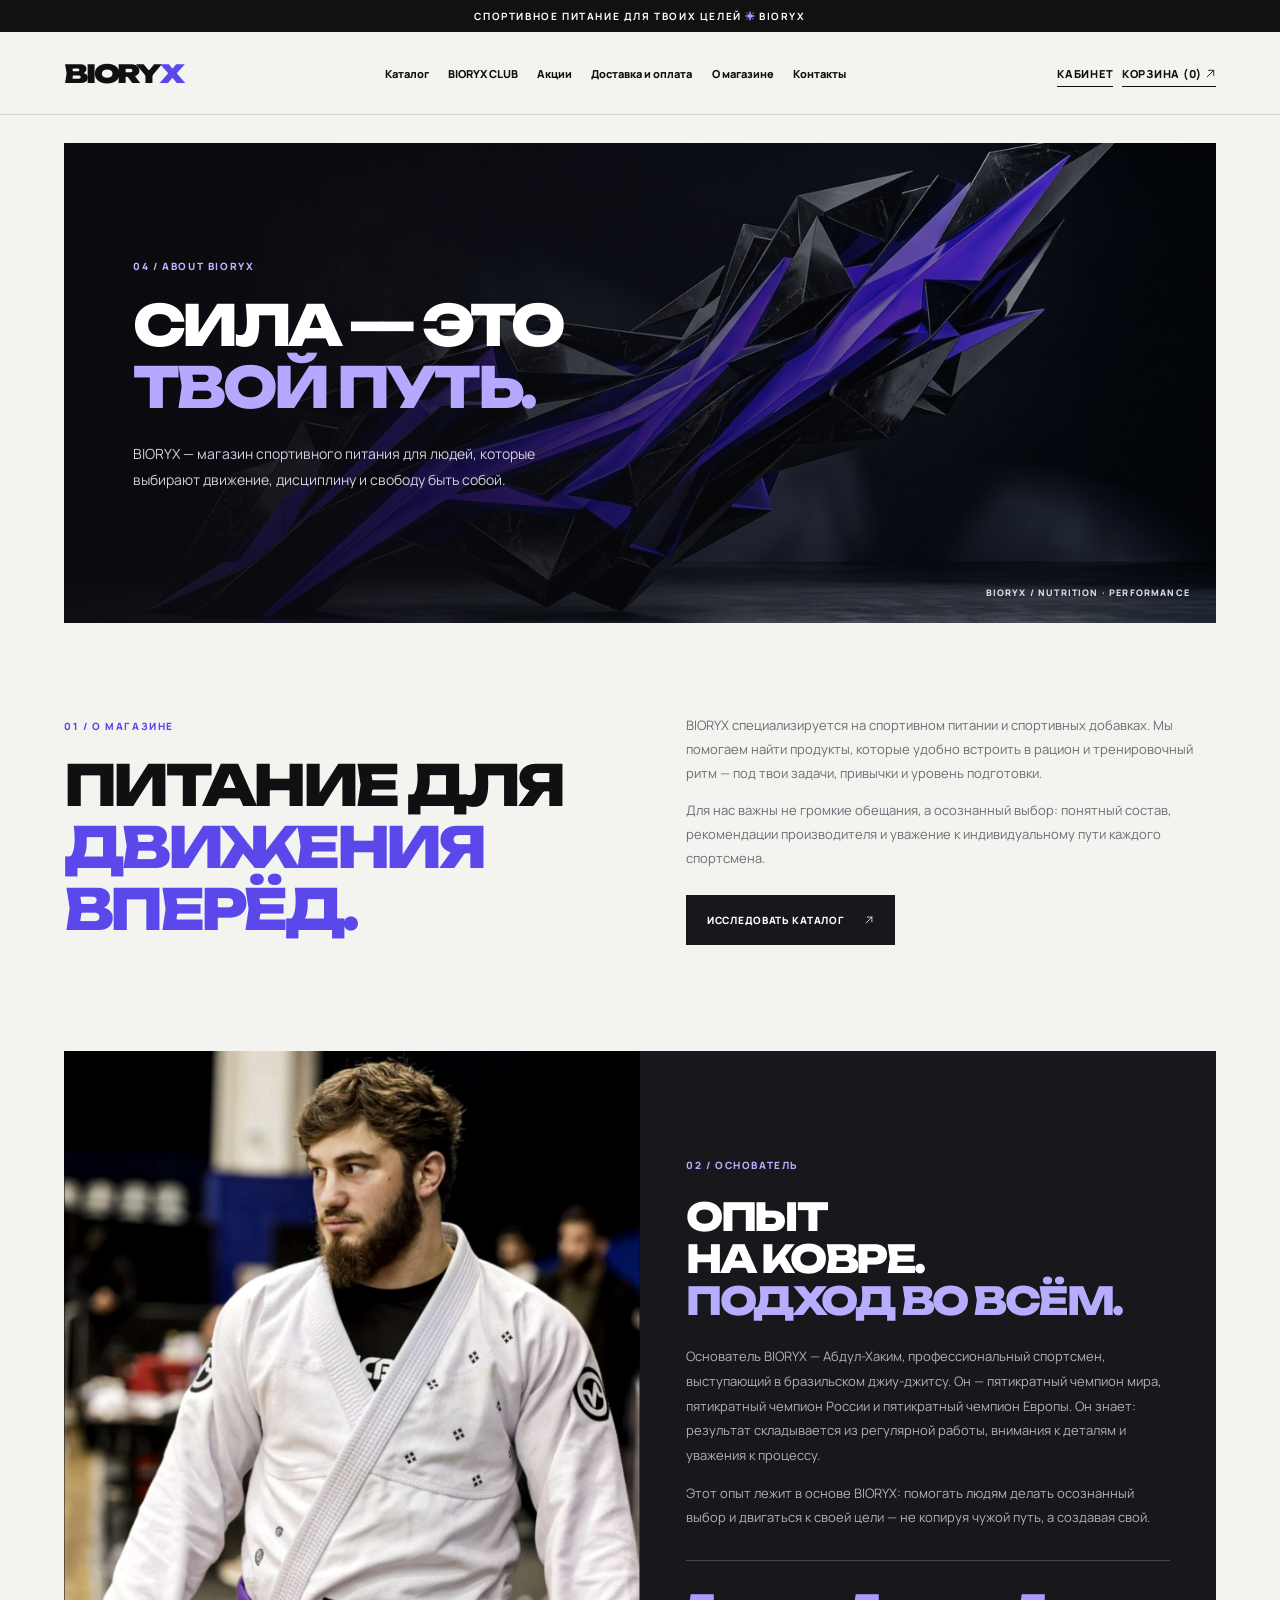
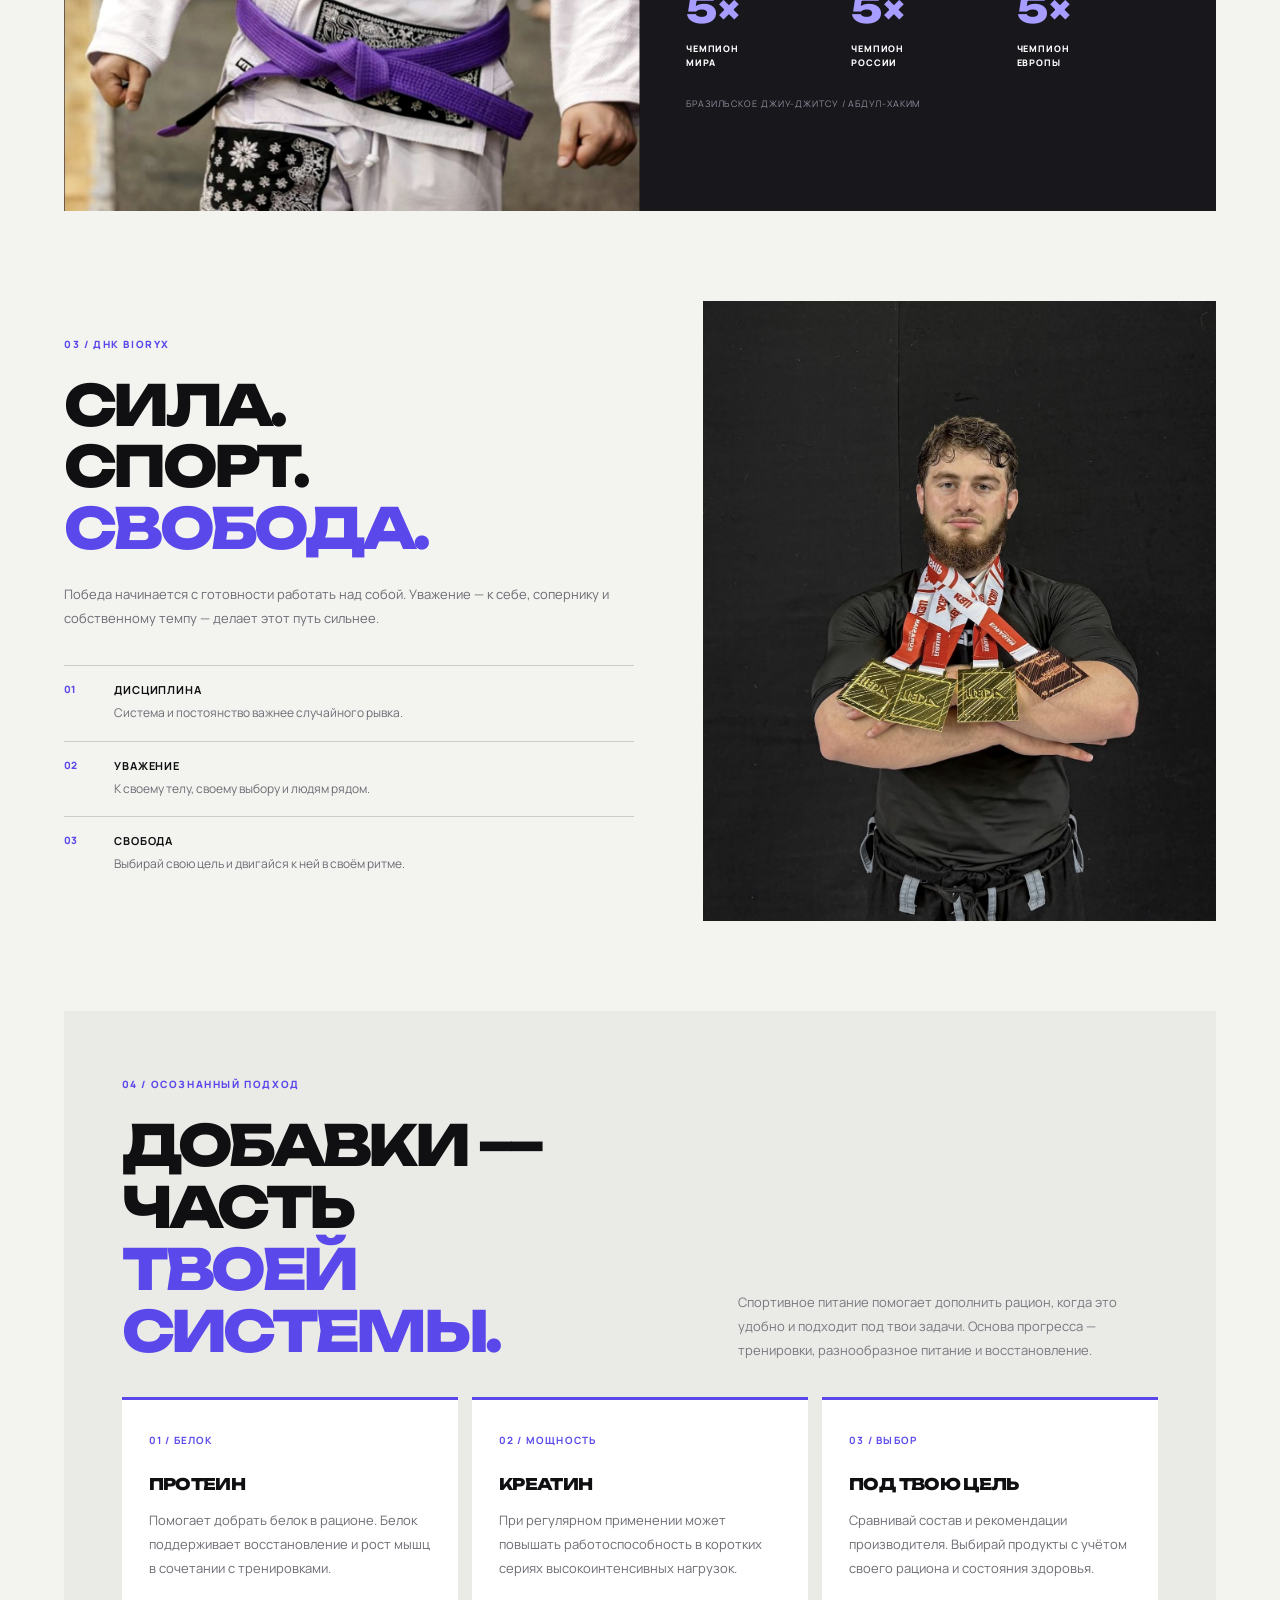
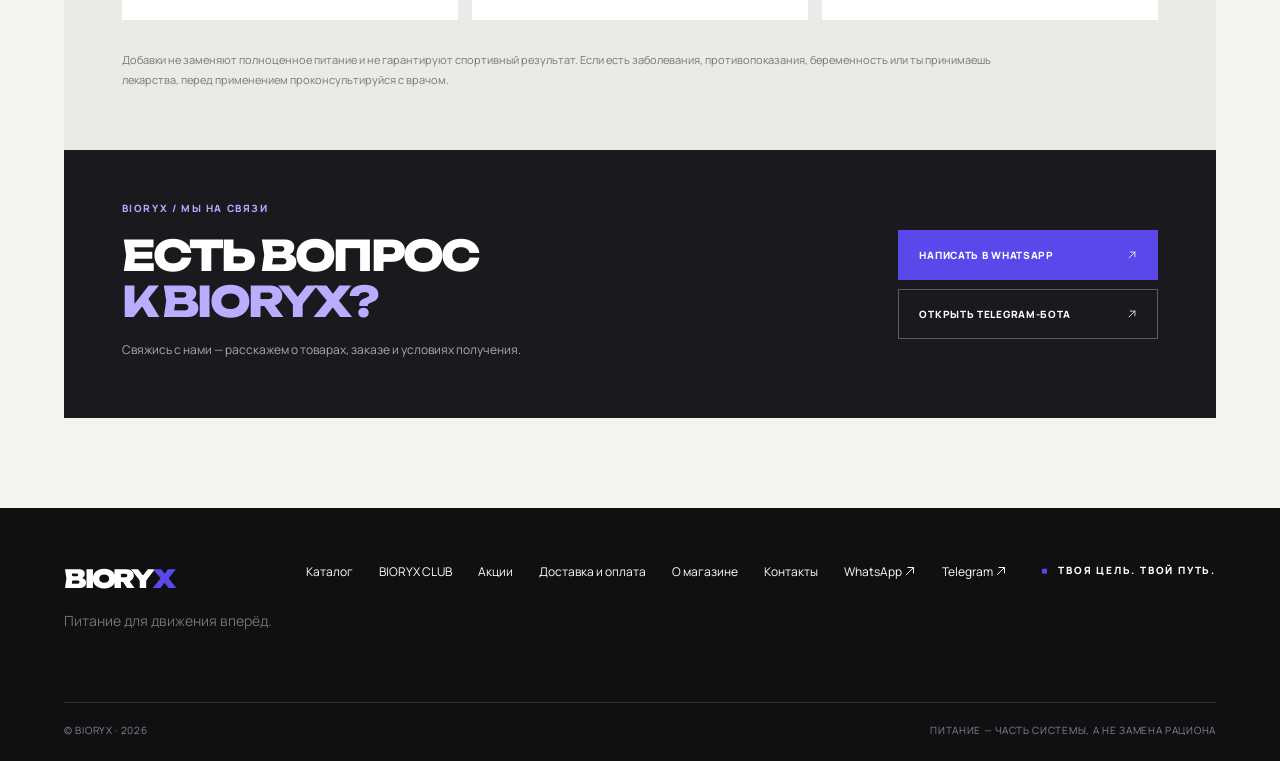
==== about.html @ f2b4af86 "Add files via upload" ====
<!doctype html><html lang="ru"><head><meta charset="utf-8"><meta name="viewport" content="width=device-width,initial-scale=1"><meta name="description" content="BIORYX — спортивное питание для твоих целей."><title>О магазине — BIORYX</title><link rel="stylesheet" href="assets/style.css?v=brand5"></head><body><div class="topline">СПОРТИВНОЕ ПИТАНИЕ ДЛЯ ТВОИХ ЦЕЛЕЙ <b>✳</b> BIORYX</div><header class="wrap header"><a class="logo" href="index.html" aria-label="BIORYX — главная">BIORY<i>X</i></a><nav aria-label="Основная навигация"><a href="catalog.html">Каталог</a><a href="club.html">BIORYX CLUB</a><a href="promos.html">Акции</a><a href="delivery.html">Доставка и оплата</a><a href="about.html">О магазине</a><a href="contacts.html">Контакты</a></nav><div class="head-right"><a href="account.html">КАБИНЕТ</a> &nbsp; <a href="cart.html">КОРЗИНА (<span data-cart-count>0</span>) ↗</a></div><button class="menu-button" aria-label="Открыть меню" aria-expanded="false">☰</button></header><div class="mobile-menu"><a href="account.html">Личный кабинет</a><a href="catalog.html">Каталог</a><a href="club.html">BIORYX CLUB</a><a href="promos.html">Акции</a><a href="delivery.html">Доставка и оплата</a><a href="about.html">О магазине</a><a href="contacts.html">Контакты</a></div><main class="editorial-page"><div class="wrap editorial-wrap"><section class="editorial-hero"><img src="assets/about-visual.jpg" alt="" fetchpriority="high"><div class="editorial-overlay"></div><div class="editorial-hero-content"><div class="editorial-kicker">04 / ABOUT BIORYX</div><h1>СИЛА — ЭТО<br><em>ТВОЙ ПУТЬ.</em></h1><p>BIORYX — магазин спортивного питания для людей, которые выбирают движение, дисциплину и свободу быть собой.</p></div><div class="editorial-index">BIORYX / NUTRITION · PERFORMANCE</div></section><section class="brand-section brand-split about-intro"><div><span class="editorial-label">01 / О МАГАЗИНЕ</span><h2>ПИТАНИЕ ДЛЯ<br><em>ДВИЖЕНИЯ ВПЕРЁД.</em></h2></div><div><p>BIORYX специализируется на спортивном питании и спортивных добавках. Мы помогаем найти продукты, которые удобно встроить в рацион и тренировочный ритм — под твои задачи, привычки и уровень подготовки.</p><p>Для нас важны не громкие обещания, а осознанный выбор: понятный состав, рекомендации производителя и уважение к индивидуальному пути каждого спортсмена.</p><a class="brand-button brand-button-dark" href="catalog.html">ИССЛЕДОВАТЬ КАТАЛОГ <span>↗</span></a></div></section><section class="founder-section"><div class="founder-photo"><img src="assets/founder-jiujitsu.jpg" alt="Основатель BIORYX Абдул-Хаким на соревнованиях по бразильскому джиу-джитсу" loading="lazy"></div><div class="founder-copy"><span class="editorial-label">02 / ОСНОВАТЕЛЬ</span><h2>ОПЫТ<br>НА КОВРЕ.<br><em>ПОДХОД ВО ВСЁМ.</em></h2><p>Основатель BIORYX — Абдул-Хаким, профессиональный спортсмен, выступающий в бразильском джиу-джитсу. Он — пятикратный чемпион мира, пятикратный чемпион России и пятикратный чемпион Европы. Он знает: результат складывается из регулярной работы, внимания к деталям и уважения к процессу.</p><p>Этот опыт лежит в основе BIORYX: помогать людям делать осознанный выбор и двигаться к своей цели — не копируя чужой путь, а создавая свой.</p><div class="founder-stats"><div><strong>5×</strong><span>ЧЕМПИОН<br>МИРА</span></div><div><strong>5×</strong><span>ЧЕМПИОН<br>РОССИИ</span></div><div><strong>5×</strong><span>ЧЕМПИОН<br>ЕВРОПЫ</span></div></div><small>БРАЗИЛЬСКОЕ ДЖИУ-ДЖИТСУ / АБДУЛ-ХАКИМ</small></div></section><section class="brand-section about-awards"><div class="award-copy"><span class="editorial-label">03 / ДНК BIORYX</span><h2>СИЛА.<br>СПОРТ.<br><em>СВОБОДА.</em></h2><p>Победа начинается с готовности работать над собой. Уважение — к себе, сопернику и собственному темпу — делает этот путь сильнее.</p><div class="about-values"><div><span>01</span><b>ДИСЦИПЛИНА</b><p>Система и постоянство важнее случайного рывка.</p></div><div><span>02</span><b>УВАЖЕНИЕ</b><p>К своему телу, своему выбору и людям рядом.</p></div><div><span>03</span><b>СВОБОДА</b><p>Выбирай свою цель и двигайся к ней в своём ритме.</p></div></div></div><div class="award-photo"><img src="assets/founder-awards.jpg" alt="Абдул-Хаким с наградами по бразильскому джиу-джитсу" loading="lazy"></div></section><section class="brand-section brand-surface"><div class="brand-section-head"><div><span class="editorial-label">04 / ОСОЗНАННЫЙ ПОДХОД</span><h2>ДОБАВКИ — ЧАСТЬ<br><em>ТВОЕЙ СИСТЕМЫ.</em></h2></div><p>Спортивное питание помогает дополнить рацион, когда это удобно и подходит под твои задачи. Основа прогресса — тренировки, разнообразное питание и восстановление.</p></div><div class="brand-steps"><article><b>01 / БЕЛОК</b><h3>ПРОТЕИН</h3><p>Помогает добрать белок в рационе. Белок поддерживает восстановление и рост мышц в сочетании с тренировками.</p></article><article><b>02 / МОЩНОСТЬ</b><h3>КРЕАТИН</h3><p>При регулярном применении может повышать работоспособность в коротких сериях высокоинтенсивных нагрузок.</p></article><article><b>03 / ВЫБОР</b><h3>ПОД ТВОЮ ЦЕЛЬ</h3><p>Сравнивай состав и рекомендации производителя. Выбирай продукты с учётом своего рациона и состояния здоровья.</p></article></div><p class="brand-fine">Добавки не заменяют полноценное питание и не гарантируют спортивный результат. Если есть заболевания, противопоказания, беременность или ты принимаешь лекарства, перед применением проконсультируйся с врачом.</p></section><section class="brand-contact-band"><div><span class="editorial-kicker">BIORYX / МЫ НА СВЯЗИ</span><h2>ЕСТЬ ВОПРОС<br><em>К BIORYX?</em></h2><p>Свяжись с нами — расскажем о товарах, заказе и условиях получения.</p></div><div class="brand-contact-actions"><a class="brand-button brand-button-primary" href="https://wa.me/79899405258" target="_blank" rel="noopener noreferrer">НАПИСАТЬ В WHATSAPP <span>↗</span></a><a class="brand-button brand-button-outline" href="https://t.me/bioryx_shop_bot" target="_blank" rel="noopener noreferrer">ОТКРЫТЬ TELEGRAM-БОТА <span>↗</span></a></div></section></div></main><footer class="footer"><div class="wrap"><div class="foot-grid"><div><a class="logo" href="index.html">BIORY<i>X</i></a><p class="muted">Питание для движения вперёд.</p></div><div class="foot-links"><a href="catalog.html">Каталог</a><a href="club.html">BIORYX CLUB</a><a href="promos.html">Акции</a><a href="delivery.html">Доставка и оплата</a><a href="about.html">О магазине</a><a href="contacts.html">Контакты</a><a href="https://wa.me/79899405258" target="_blank" rel="noopener noreferrer">WhatsApp ↗</a><a href="https://t.me/bioryx_shop_bot" target="_blank" rel="noopener noreferrer">Telegram ↗</a></div><div class="eyebrow">ТВОЯ ЦЕЛЬ. ТВОЙ ПУТЬ.</div></div><div class="foot-bottom"><span>© BIORYX · 2026</span><span>ПИТАНИЕ — ЧАСТЬ СИСТЕМЫ, А НЕ ЗАМЕНА РАЦИОНА</span></div></div></footer><script src="assets/config.js" defer></script><script src="assets/app.js?v=brand5" defer></script><script src="assets/icons.js?v=brand5" defer></script></body></html>
---- assets/style.css ----
@import url('https://fonts.googleapis.com/css2?family=Manrope:wght@400;500;600;700;800&family=Unbounded:wght@500;600;700;800;900&display=swap');
:root{--ink:#101013;--purple:#5a48ea;--paper:#f3f3f0;--line:#d5d5d2}*{box-sizing:border-box}html{scroll-behavior:smooth}body{margin:0;background:var(--paper);color:var(--ink);font-family:Manrope,Arial,sans-serif}a{color:inherit;text-decoration:none}button,input{font:inherit}button{cursor:pointer}.wrap{max-width:1440px;margin:auto;padding:0 5%}.topline{background:#111;color:#fff;text-align:center;font-size:10px;font-weight:700;letter-spacing:.16em;padding:9px}.topline b{color:#a69bff}.header{height:83px;display:flex;align-items:center;justify-content:space-between;gap:25px;border-bottom:1px solid var(--line)}.logo{font-family:Unbounded,Arial,sans-serif;font-size:25px;font-weight:900;letter-spacing:-.09em;transform:scaleX(1.08);transform-origin:left}.logo i{font-style:normal;color:var(--purple)}nav{display:flex;align-items:center;gap:35px;font-size:12px;font-weight:800}nav a:hover,.footer a:hover{color:var(--purple)}.head-right{font-size:11px;font-weight:800;letter-spacing:.07em}.head-right a{border-bottom:1px solid;padding-bottom:5px}.hero{padding-top:38px}.meta{display:flex;justify-content:space-between;gap:15px;font-size:10px;font-weight:800;letter-spacing:.14em;text-transform:uppercase}.meta span:last-child{color:#777}.hero-grid{display:grid;grid-template-columns:1fr 1fr;min-height:590px;margin-top:28px}.hero-copy{background:#e9e9e7;position:relative;overflow:hidden;padding:55px 8% 36px;display:flex;flex-direction:column;justify-content:space-between}.hero-copy:after{content:'✳';position:absolute;color:#dcdcd9;font-size:360px;right:-70px;bottom:-135px;line-height:1}.eyebrow{font-size:10px;font-weight:800;letter-spacing:.18em;text-transform:uppercase}.eyebrow:before{content:'■';color:var(--purple);margin-right:9px}.hero h1,.page-title{font-family:Unbounded,Arial,sans-serif;letter-spacing:-.065em;line-height:1.06;font-size:clamp(45px,5.3vw,80px);margin:40px 0 25px;font-weight:800}.hero h1 em{color:var(--purple);font-style:normal}.hero-copy p{font-size:15px;line-height:1.75;color:#555;max-width:375px}.hero-copy>*{z-index:1}.btn{display:inline-flex;align-items:center;justify-content:space-between;gap:30px;background:#111;color:white;padding:18px 21px;font-size:11px;letter-spacing:.07em;font-weight:800;text-transform:uppercase;border:1px solid #111}.btn:hover{background:var(--purple);border-color:var(--purple)}.hero-bottom{display:flex;align-items:end;gap:20px;justify-content:space-between}.serial{font-size:10px;line-height:1.6;color:#777;letter-spacing:.08em}.hero-image{position:relative;background:#18171d url('hero.png') center/cover no-repeat;overflow:hidden}.hero-image:after{content:'BIORYX / PERFORMANCE NUTRITION';position:absolute;bottom:25px;left:28px;color:#fff;font-size:9px;letter-spacing:.2em}.image-tag{position:absolute;right:25px;top:25px;color:#fff;border:1px solid #ffffff75;padding:10px;font-size:9px;letter-spacing:.15em}.ticker{overflow:hidden;background:var(--purple);color:#fff;margin-top:16px;padding:14px 0;white-space:nowrap;font-family:Unbounded,Arial,sans-serif;font-size:11px;letter-spacing:.1em}.ticker span{margin-right:35px}.section{padding:115px 0}.section-head{display:flex;justify-content:space-between;align-items:end;gap:30px;margin-bottom:40px}.section h2,.page h1,.feature h2{font-family:Unbounded,Arial,sans-serif;letter-spacing:-.06em;line-height:1.13;font-size:clamp(33px,4vw,58px);margin:20px 0}.muted{color:#747474;font-size:14px;line-height:1.8}.small-link{font-size:11px;font-weight:800;letter-spacing:.08em;text-transform:uppercase;border-bottom:1px solid;padding-bottom:7px;white-space:nowrap}.category-grid{display:grid;grid-template-columns:repeat(3,1fr);gap:12px}.cat{min-height:285px;background:#e5e5e3;padding:25px;display:flex;flex-direction:column;justify-content:space-between;position:relative;overflow:hidden}.cat:nth-child(2){background:#17171a;color:#fff}.cat:nth-child(3){background:#d9d5fb}.cat .shape{position:absolute;right:15px;top:25px;font-family:Unbounded,sans-serif;font-size:120px;font-weight:900;line-height:1;color:#ccc;opacity:.55}.cat:nth-child(2) .shape{color:#5a48ea}.cat:nth-child(3) .shape{color:#a69ef4}.cat h3{font-family:Unbounded,sans-serif;font-size:20px;letter-spacing:-.05em;margin:0 0 8px;position:relative}.cat p{font-size:12px;position:relative}.cat .num{font-size:10px;letter-spacing:.1em;position:relative}.feature{background:#111;color:white;padding:70px 5%;display:grid;grid-template-columns:1fr 1fr;gap:50px;position:relative;overflow:hidden}.feature:after{content:'X';font:900 390px/1 Unbounded,Arial,sans-serif;color:#242329;position:absolute;right:-15px;bottom:-100px}.feature>*{z-index:1}.feature h2 em{color:#a399ff;font-style:normal}.feature p{color:#aaa;line-height:1.8;max-width:410px}.feature .btn{background:#fff;color:#111;border-color:#fff;margin-top:15px}.feature .btn:hover{background:#a399ff}.feature-side{display:flex;flex-direction:column;justify-content:end}.feature-side div{border-top:1px solid #444;padding:20px 0;font-size:13px}.feature-side span{color:#a399ff;margin-right:24px;font-size:10px}.values{display:grid;grid-template-columns:repeat(3,1fr);gap:35px}.value{border-top:1px solid #aaa;padding-top:18px}.value strong{display:block;font-family:Unbounded,sans-serif;font-size:15px;margin:25px 0 10px}.value p{color:#777;font-size:13px;line-height:1.8}.footer{background:#101013;color:white;padding:55px 0 24px}.foot-grid{display:flex;justify-content:space-between;gap:30px;flex-wrap:wrap}.foot-links{display:flex;gap:26px;flex-wrap:wrap;font-size:12px}.foot-bottom{border-top:1px solid #333;color:#85858a;font-size:10px;letter-spacing:.07em;margin-top:55px;padding-top:20px;display:flex;justify-content:space-between}.page{padding:75px 0 110px;min-height:65vh}.page h1{font-size:clamp(44px,6vw,80px)}.page-lead{max-width:610px;color:#666;line-height:1.8}.filters{display:flex;gap:8px;flex-wrap:wrap;margin:40px 0}.filter{border:1px solid #bcbcbc;background:transparent;padding:12px 17px;font-size:11px;font-weight:800}.filter.active,.filter:hover{background:#111;color:white;border-color:#111}.empty{border:1px solid #d0d0cd;padding:55px 30px;text-align:center}.empty .x{font:900 55px Unbounded,sans-serif;color:var(--purple)}.empty h2{font:700 20px Unbounded,sans-serif;letter-spacing:-.04em}.empty p{color:#777;font-size:13px;line-height:1.7}.product-grid{display:grid;grid-template-columns:repeat(3,1fr);gap:14px}.product{background:white;padding:20px}.product img{width:100%;height:270px;object-fit:contain;background:#ececea}.product h3{font:700 16px Unbounded,sans-serif}.product p{color:#666;font-size:13px}.info-grid{display:grid;grid-template-columns:1fr 1fr;gap:15px;margin-top:60px}.info-card{padding:35px;background:#e7e7e4;min-height:190px}.info-card h2{font:700 19px Unbounded,sans-serif;letter-spacing:-.04em}.info-card p{font-size:14px;line-height:1.8;color:#666}.notice{border-left:3px solid var(--purple);padding:18px 22px;background:#e7e5f9;margin-top:35px;font-size:13px;line-height:1.7}.menu-button{display:none;background:none;border:0;font-size:22px}.mobile-menu{display:none}@media(max-width:800px){nav{display:none}.menu-button{display:block}.mobile-menu.open{display:grid;gap:0;background:#111;color:#fff;padding:10px 5%}.mobile-menu a{padding:15px 0;border-bottom:1px solid #333;font-size:13px}.head-right{margin-left:auto}.header{height:70px}.hero-grid{grid-template-columns:1fr}.hero-copy{min-height:490px;padding:40px 7%}.hero-image{min-height:430px}.category-grid{grid-template-columns:1fr}.cat{min-height:210px}.feature{grid-template-columns:1fr}.values{grid-template-columns:1fr}.info-grid{grid-template-columns:1fr}.product-grid{grid-template-columns:1fr 1fr}.section{padding:75px 0}.section-head{align-items:start;flex-direction:column}.foot-links{flex-direction:column}.meta span:last-child{display:none}}@media(max-width:480px){.hero h1{font-size:43px}.hero-bottom{align-items:start;flex-direction:column}.hero-image{min-height:320px}.product-grid{grid-template-columns:1fr}.topline{font-size:9px}.foot-bottom{gap:15px;flex-direction:column}}
.buy{display:block;margin-top:18px;background:#111;color:#fff;border:0;padding:14px 16px;width:100%;font-size:11px;letter-spacing:.08em;font-weight:800;text-align:left}.buy:hover{background:var(--purple)}.cart-row{border-top:1px solid #bbb;display:flex;align-items:center;justify-content:space-between;gap:20px;padding:24px 0}.cart-row strong{font-family:Unbounded,Arial,sans-serif}.cart-actions{display:flex;align-items:center;gap:14px}.cart-actions button{border:1px solid #bbb;background:transparent;padding:9px 13px}.cart-actions button:hover:not(:disabled){background:#111;color:white}.cart-actions button:disabled{opacity:.4}.cart-total{border-top:1px solid #aaa;padding:25px 0;font:700 19px Unbounded,Arial,sans-serif}@media(max-width:600px){.cart-row{align-items:flex-start;flex-direction:column}}
.product-art{height:270px;background:#e6e6e4;display:grid;place-items:center;overflow:hidden}.product-art span{font:900 150px/1 Unbounded,Arial,sans-serif;color:#5a48ea;opacity:.85;transform:rotate(-12deg)}.product:nth-child(3n+2) .product-art{background:#17171a}.product:nth-child(3n) .product-art{background:#dbd7fc}
.checkout{max-width:650px;display:grid;gap:18px;margin-top:30px}.checkout label{display:grid;gap:8px;font-size:13px;font-weight:700}.checkout input:not([type=checkbox]),.checkout select,.checkout textarea{width:100%;padding:15px;border:1px solid #bbb;background:white;color:#111;font:inherit}.checkout textarea{min-height:90px}.checkout .check{display:flex;align-items:start;font-weight:400;line-height:1.5}.checkout .check input{margin-top:4px}.checkout button:disabled{opacity:.5}
[hidden]{display:none!important}
/* Preserve the shared horizontal gutters when sections use vertical shorthand. */
.wrap.page,.wrap.section{padding-left:max(5%, 20px);padding-right:max(5%, 20px)}
@media(max-width:800px){
  .wrap{padding-left:max(5%, 20px);padding-right:max(5%, 20px)}
  .hero h1{font-size:clamp(32px,9vw,58px);overflow-wrap:anywhere}
  .page h1{font-size:clamp(32px,8.5vw,58px);overflow-wrap:anywhere}
  .section h2,.feature h2{font-size:clamp(27px,7vw,46px);overflow-wrap:anywhere}
  .mobile-menu.open{padding-left:max(5%,20px);padding-right:max(5%,20px)}
  .topline{padding-left:20px;padding-right:20px;line-height:1.5}
  .cart-row,.info-card,.notice,.product,.checkout,.foot-grid{min-width:0;overflow-wrap:anywhere}
  .header{gap:12px}.logo{font-size:22px}.head-right{white-space:nowrap}
}
@media(max-width:600px){.head-right a[href="account.html"]{display:none}}
/* Cart / checkout — BIORYX order studio */
.shop-page{padding-top:48px!important}.shop-steps{display:flex;align-items:center;gap:16px;color:#a4a4a6;font-size:10px;font-weight:800;letter-spacing:.1em}.shop-steps .current{color:var(--purple)}.shop-heading{display:flex;justify-content:space-between;align-items:end;gap:25px;margin:48px 0 42px}.shop-heading h1{margin:16px 0;font-size:clamp(38px,5vw,72px)}.shop-heading h1 span,.summary-card h2 span{color:var(--purple)}.shop-heading .page-lead{margin:0}.shop-layout{display:grid;grid-template-columns:minmax(0,1fr) minmax(300px,370px);gap:20px;align-items:start}.shop-main,.shop-aside{min-width:0}.shop-main{display:grid;gap:18px}.shop-panel{background:#fff;border:1px solid #e6e6e3;padding:30px}.panel-head{display:flex;align-items:start;justify-content:space-between;gap:20px;border-bottom:1px solid #e8e8e7;padding-bottom:20px}.mini-label{display:block;color:#8c8c96;font-size:9px;font-weight:800;letter-spacing:.14em}.panel-head h2,.summary-card h2{font:800 20px/1.3 Unbounded,Arial,sans-serif;letter-spacing:-.05em;margin:9px 0 0}.panel-count,.step-index{font-size:10px;font-weight:800;letter-spacing:.08em;color:#8a8a91}.step-index{border:1px solid #ddd;padding:8px}.shop-item{display:grid;grid-template-columns:100px minmax(0,1fr) auto;gap:20px;align-items:center;border-bottom:1px solid #ededed;padding:20px 0}.item-image{width:100px;height:100px;background:#f1f1f0;display:grid;place-items:center;overflow:hidden}.item-image img{width:100%;height:100%;object-fit:contain}.item-image span{color:var(--purple);font-size:32px}.item-detail{min-width:0;display:grid;gap:8px}.item-detail strong{font:700 14px/1.45 Unbounded,Arial,sans-serif;overflow-wrap:anywhere}.item-detail small{color:#83838b;font-size:12px}.item-detail .item-error{color:#b33535}.item-end{text-align:right;display:grid;gap:9px;justify-items:end}.item-end>strong{font-size:14px;white-space:nowrap}.qty-control{display:flex;align-items:center;border:1px solid #dedede}.qty-control button{width:32px;height:32px;border:0;background:white;font-size:17px}.qty-control button:disabled{opacity:.3}.qty-control span{width:28px;text-align:center;font-size:12px;font-weight:700}.remove-item{border:0;background:none;color:#999;font-size:11px;text-decoration:underline}.item-qty-label{font-size:12px;color:#888}.promo-box{padding:25px 0 0}.promo-box p{color:#92929a;font-size:12px;margin:8px 0 15px}.promo-entry{display:flex;min-width:0}.promo-entry input{border:1px solid #ddd;background:#f9f9f8;padding:15px;min-width:0;flex:1;text-transform:uppercase;outline:none}.promo-entry input:focus{border-color:var(--purple)}.promo-entry button{background:#16161a;color:#fff;border:0;padding:0 19px;font-size:10px;letter-spacing:.05em;font-weight:800}.promo-entry button:hover{background:var(--purple)}.promo-entry button:disabled{opacity:.5}.promo-feedback{min-height:18px;margin-top:10px;font-size:12px;line-height:1.5;color:#777}.promo-feedback.good{color:#5a48ea}.promo-feedback.bad{color:#ad3434}.gift-line{display:flex;gap:14px;align-items:center;background:#f1efff;margin-top:18px;padding:16px;color:#302378}.gift-line>span{font-size:25px}.gift-line div{flex:1}.gift-line strong{font-size:10px;letter-spacing:.08em}.gift-line p{font-size:12px;margin:5px 0 0}.gift-line b{white-space:nowrap;font-size:13px}.summary-card{background:#17171c;color:#fff;padding:30px;position:sticky;top:20px}.summary-card .mini-label{color:#aaa5c6}.summary-card h2{font-size:24px;margin:12px 0 30px}.summary-row{display:flex;justify-content:space-between;gap:10px;padding:10px 0;font-size:12px;color:#aaaab3}.summary-row b{color:#fff;text-align:right}.summary-row.accent,.summary-row.accent b{color:#b5aaff}.shipping-benefit{color:#d1caff;background:#30294d;padding:12px;margin-top:10px;font-size:11px;line-height:1.5}.summary-total{display:grid;gap:10px;border-top:1px solid #414148;margin-top:23px;padding:23px 0}.summary-total span{font-size:10px;font-weight:800;letter-spacing:.1em;color:#a8a8af}.summary-total strong{font:800 30px Unbounded,Arial,sans-serif;letter-spacing:-.05em}.shop-primary{display:flex;align-items:center;justify-content:space-between;gap:20px;background:var(--purple);color:white;border:0;width:100%;padding:18px;font:800 10px Manrope,Arial,sans-serif;letter-spacing:.06em;text-align:left}.shop-primary:hover{background:#7664fa}.shop-primary:disabled,.shop-primary.is-disabled{opacity:.4;pointer-events:none}.summary-foot{font-size:11px;color:#aaaab3;line-height:1.7;margin:18px 0 0}.shop-message{color:#ffc6c6;font-size:12px;line-height:1.5;margin-bottom:12px}.shop-message:empty{display:none}.aside-stamp{border:1px solid #d8d8d6;padding:18px;font-size:9px;font-weight:800;letter-spacing:.12em;color:#777}.aside-stamp span{color:var(--purple);font-size:19px;margin-right:10px}.cart-art{height:230px;position:relative;overflow:hidden;background:#efeff0}.cart-art img{width:100%;height:100%;object-fit:cover}.cart-art>div{position:absolute;inset:0;padding:22px;display:flex;flex-direction:column;align-items:start;justify-content:space-between;background:linear-gradient(90deg,rgba(255,255,255,.86),transparent 72%)}.cart-art>div>span,.cart-art small{font-size:9px;font-weight:800;letter-spacing:.11em}.cart-art strong{font:800 23px/1.1 Unbounded,Arial,sans-serif;letter-spacing:-.05em}.cart-art strong span{color:var(--purple)}.order-form{display:grid;gap:18px}.form-panel .panel-head{margin-bottom:24px}.fields{display:grid;gap:18px}.fields.two{grid-template-columns:repeat(2,minmax(0,1fr))}.fields label{display:grid;gap:8px;font-size:12px;font-weight:800}.fields label>span:not(.consent span){color:#999;font-weight:500;font-size:11px}.fields input:not([type=checkbox]),.fields select,.fields textarea{width:100%;min-width:0;padding:15px;background:#f9f9f8;border:1px solid #dedede;border-radius:0;color:#17171a;font:500 13px Manrope,Arial,sans-serif;outline:none}.fields input:focus,.fields select:focus,.fields textarea:focus{border-color:var(--purple)}.fields textarea{min-height:95px;resize:vertical}.fields small,.field-hint{color:#888;font-size:11px;line-height:1.6;font-weight:400;margin:0}.contact-note{background:#f0effc;padding:18px;display:flex;gap:14px;font-size:12px;line-height:1.7}.contact-note>span{font-size:24px;color:var(--purple)}.contact-note p{margin:0}.fields .consent{display:flex;align-items:start;gap:10px;font-weight:400;line-height:1.6}.consent input{margin-top:4px;accent-color:var(--purple)}.empty-cart{text-align:center;padding:55px 15px}.empty-cart>span{color:var(--purple);font-size:42px}.empty-cart h3{font:800 19px Unbounded,Arial,sans-serif}.empty-cart p{color:#777;font-size:13px;line-height:1.7}.empty-cart .shop-primary{max-width:250px;margin:22px auto 0}.order-success{background:#17171c;color:#fff;padding:60px}.order-success>span{color:#aaa0ff;font-size:11px;font-weight:800;letter-spacing:.1em}.order-success h2{font:800 clamp(35px,6vw,70px)/1.1 Unbounded,Arial,sans-serif;letter-spacing:-.06em}.order-success h2 em{color:#9e91ff;font-style:normal}.order-success p{color:#c5c5cc;line-height:1.8}.order-success .shop-primary{max-width:300px;margin-top:30px}.sr-only{position:absolute;width:1px;height:1px;padding:0;margin:-1px;overflow:hidden;clip:rect(0,0,0,0);white-space:nowrap;border:0}
@media(max-width:850px){.shop-layout{grid-template-columns:1fr}.shop-heading{align-items:start;flex-direction:column;margin:35px 0}.shop-aside{order:2}.summary-card{position:static}.shop-panel,.summary-card{padding:24px}}
@media(max-width:520px){.shop-page{padding-top:35px!important}.shop-steps{gap:9px;font-size:9px}.shop-heading h1{font-size:clamp(31px,9vw,44px)}.shop-item{grid-template-columns:70px minmax(0,1fr);gap:13px}.item-image{width:70px;height:70px}.item-end{grid-column:2;grid-template-columns:auto auto;align-items:center;justify-content:space-between;justify-items:start;width:100%}.item-end>strong{grid-column:2;grid-row:1}.remove-item{grid-column:1}.fields.two{grid-template-columns:1fr}.promo-entry button{padding:0 12px;font-size:9px}.summary-total strong{font-size:26px}.cart-art{height:200px}.order-success{padding:30px 24px}}
/* Account: cross-browser Telegram code */
.login-layout{display:grid;grid-template-columns:minmax(0,1.2fr) minmax(260px,.8fr);max-width:1050px;margin-top:44px;background:#fff}.login-card{padding:42px}.login-tag{font-size:10px;letter-spacing:.14em;color:#8c8c95;font-weight:800}.login-card h2{font:800 clamp(25px,3vw,38px)/1.15 Unbounded,Arial,sans-serif;letter-spacing:-.06em;margin:18px 0}.login-card h2 span{color:#5a48ea}.login-intro{font-size:14px;color:#777;line-height:1.7}.login-steps{margin:30px 0}.login-steps>div{display:flex;align-items:start;gap:18px;border-top:1px solid #ececec;padding:18px 0}.login-steps b{background:#efedff;color:#5a48ea;padding:10px;font-size:11px}.login-steps p{font-size:12px;color:#888;line-height:1.7;margin:0}.login-steps strong{color:#17171c;font-size:13px}.login-telegram{display:flex;justify-content:space-between;padding:17px;background:#17171c;color:#fff;font-size:10px;font-weight:800;letter-spacing:.06em}.login-telegram:hover{background:#5a48ea}.login-telegram:not([href]){opacity:.5;cursor:default}.login-card form{margin-top:30px}.login-card label{font-size:10px;letter-spacing:.12em;font-weight:800}.login-code-row{display:flex;margin-top:10px}.login-code-row input{flex:1;min-width:0;border:1px solid #ddd;padding:16px;font-size:14px;letter-spacing:.1em;text-transform:uppercase}.login-code-row input:focus{outline:1px solid #5a48ea}.login-code-row button{border:0;background:#5a48ea;color:white;padding:0 25px;font-size:10px;letter-spacing:.08em;font-weight:800}.login-code-row button:disabled{opacity:.5}#login-feedback{font-size:12px;line-height:1.5;color:#b13448;min-height:18px}.login-security{font-size:11px;color:#8c8c95;line-height:1.7}.login-art{min-height:490px;background:#18171e;color:white;padding:30px;overflow:hidden;position:relative;display:flex;flex-direction:column;justify-content:space-between}.login-art-top{font-size:10px;letter-spacing:.15em;font-weight:800}.login-art-top span{float:right;color:#a99dff;font-size:20px}.login-art-x{position:absolute;font:900 400px/1 Unbounded,Arial,sans-serif;color:#5a48ea;opacity:.4;top:10%;right:-15%;transform:rotate(-15deg)}.login-art strong,.login-art small{z-index:1}.login-art strong{margin-top:auto;font:800 25px/1.15 Unbounded,Arial,sans-serif;letter-spacing:-.06em}.login-art small{font-size:9px;letter-spacing:.1em;margin-top:20px;color:#aaa}.login-art strong,.login-art small{position:relative}@media(max-width:720px){.login-layout{grid-template-columns:1fr}.login-card{padding:25px}.login-art{min-height:220px}.login-art-x{font-size:260px;top:-40%;right:2%}.login-code-row button{padding:0 15px}}
/* BIORYX CLUB / customer dashboard */
.profile-page{padding-top:45px!important}.profile-topline{display:flex;justify-content:space-between;align-items:center;margin-bottom:20px;gap:20px}.profile-logout{border:0;background:transparent;padding:9px 0;font-size:10px;font-weight:800;letter-spacing:.1em;color:#777}.profile-logout:hover{color:var(--purple)}.profile-hero{min-height:390px;background:#16151c url('account-art.png') center/cover no-repeat;color:white;position:relative;display:flex;align-items:center;overflow:hidden}.profile-hero:before{content:'';position:absolute;inset:0;background:linear-gradient(90deg,rgba(15,15,21,.95) 0%,rgba(15,15,21,.83) 34%,rgba(15,15,21,.12) 100%)}.profile-hero-inner{position:relative;z-index:1;padding:50px 5%;max-width:690px}.profile-kicker{font-size:9px;letter-spacing:.16em;font-weight:800;color:#8c8c99}.profile-hero .profile-kicker{color:#ada5e1}.profile-hero h1{font:800 clamp(35px,4.9vw,67px)/1.1 Unbounded,Arial,sans-serif;letter-spacing:-.065em;margin:20px 0}.profile-hero h1 em{color:#ad9fff;font-style:normal}.profile-hero p{max-width:400px;color:#c3c1ce;font-size:13px;line-height:1.8;overflow-wrap:anywhere}.hero-badge{display:inline-flex;gap:10px;align-items:center;border:1px solid #706997;background:#29253c;color:#e0dafe;padding:10px 14px;font-size:10px;letter-spacing:.1em;font-weight:800;margin-top:16px}.hero-badge span{font-size:17px;color:#ac9dff}.hero-index{position:absolute;right:25px;bottom:22px;color:#d0ccea;font-size:9px;letter-spacing:.13em;font-weight:800}.profile-metrics{display:grid;grid-template-columns:repeat(4,minmax(0,1fr));background:#fff}.profile-metrics>div,.profile-metrics>a{padding:23px 24px;display:grid;gap:9px;border:1px solid #e9e9e7;border-right:0;min-width:0}.profile-metrics>a{background:#5a48ea;color:#fff;border-color:#5a48ea}.profile-metrics small,.profile-metrics span{font-size:9px;letter-spacing:.11em;font-weight:800;color:#9999a2}.profile-metrics strong{font:800 clamp(16px,1.8vw,24px)/1.25 Unbounded,Arial,sans-serif;letter-spacing:-.05em;overflow-wrap:anywhere}.profile-metrics em{font-style:normal;color:#5a48ea}.profile-metrics>a small,.profile-metrics>a span,.profile-metrics>a em{color:#ded9ff}.profile-tabs{display:flex;gap:2px;border-bottom:1px solid #d8d8d7;margin:44px 0 20px;overflow-x:auto}.profile-tabs button{white-space:nowrap;background:none;border:0;border-bottom:3px solid transparent;padding:15px 20px;font-size:10px;font-weight:800;letter-spacing:.08em;color:#94949c}.profile-tabs button.active{border-bottom-color:#5a48ea;color:#17171b}.profile-grid{display:grid;grid-template-columns:1fr 1fr;gap:16px}.profile-wide{grid-column:1/-1}.profile-panel{background:white;padding:30px;border:1px solid #e9e9e6;min-width:0}.profile-section-head{display:flex;justify-content:space-between;align-items:start;gap:16px;margin-bottom:22px}.profile-section-head h2,.profile-section-head h3{font:800 clamp(16px,2vw,22px)/1.3 Unbounded,Arial,sans-serif;letter-spacing:-.05em;margin:9px 0 0}.profile-link{border:0;background:none;color:#5a48ea;font-size:9px;letter-spacing:.07em;font-weight:800;white-space:nowrap;padding:8px 0}.profile-hint{font-size:12px;line-height:1.7;color:#8a8a93;overflow-wrap:anywhere}.progress-caption{display:flex;justify-content:space-between;gap:15px;color:#777780;font-size:10px;font-weight:800;letter-spacing:.08em}.progress-caption b{color:#5a48ea;text-align:right}.profile-progress{height:7px;background:#eeedf4;margin-top:16px}.profile-progress i{display:block;height:100%;background:#5a48ea}.profile-order{border:0;border-top:1px solid #ededeb;background:none;color:inherit;text-align:left;width:100%;display:grid;grid-template-columns:minmax(130px,1fr) minmax(95px,auto) minmax(120px,auto) 22px;gap:18px;align-items:center;padding:18px 0}.profile-order:hover{background:#faf9ff}.profile-order>span:first-child{display:grid;gap:7px}.profile-order small,.history-row small{font-size:10px;color:#96969f;letter-spacing:.03em}.profile-order strong{font:700 13px Unbounded,Arial,sans-serif}.profile-status{background:#f0eff9;color:#5a48ea;padding:8px 10px;font-size:10px;font-weight:800;text-align:center}.profile-status.done{background:#e9f5ed;color:#397d52}.profile-status.cancelled{background:#f1f1f1;color:#777}.order-sum{font-size:13px;font-weight:800;text-align:right}.order-sum small{display:block;font-weight:500;margin-top:5px}.order-chevron{color:#5a48ea}.profile-empty{text-align:center;padding:35px 15px;border-top:1px solid #eee}.profile-empty>span{font-size:30px;color:#5a48ea}.profile-empty h3{font:800 15px Unbounded,Arial,sans-serif}.profile-empty p{font-size:12px;color:#888;line-height:1.7}.profile-empty a{display:inline-block;margin-top:8px;font-size:10px;font-weight:800;color:#5a48ea}.profile-promo,.history-row{display:flex;align-items:center;justify-content:space-between;gap:15px;padding:16px 0;border-top:1px solid #ededeb}.profile-promo div,.history-row div{display:grid;gap:6px;min-width:0}.profile-promo small{font-size:9px;letter-spacing:.1em;font-weight:800;color:#999}.profile-promo strong,.history-row strong{font-size:12px;overflow-wrap:anywhere}.profile-promo span{font-size:11px;color:#787883}.profile-promo button{border:1px solid #dcd8fb;background:#f8f7ff;color:#5a48ea;font-size:9px;font-weight:800;padding:10px}.history-row small{line-height:1.5;overflow-wrap:anywhere}.history-row b{font-size:14px;white-space:nowrap}.history-row b.plus{color:#5a48ea}.profile-filters{display:flex;gap:10px;margin-bottom:16px}.profile-filters label{flex:1;min-width:0}.profile-filters input,.profile-filters select{width:100%;border:1px solid #e1e1df;background:#fafafa;padding:14px;font:500 12px Manrope,Arial,sans-serif}.order-detail{background:#f6f5fd;border-left:3px solid #5a48ea;padding:24px;margin:18px 0}.detail-meta{display:grid;grid-template-columns:repeat(4,1fr);gap:15px;padding:20px 0;border-top:1px solid #dedde8;border-bottom:1px solid #dedde8}.detail-meta div{display:grid;gap:8px}.detail-meta small{font-size:9px;letter-spacing:.09em;color:#9594a3;font-weight:800}.detail-meta strong{font-size:12px}.detail-items{margin-top:20px}.detail-items>div,.detail-totals p{display:flex;justify-content:space-between;gap:15px;font-size:12px;line-height:1.6;padding:9px 0;margin:0}.detail-items span{overflow-wrap:anywhere}.detail-items small{color:#888}.detail-gift{color:#5a48ea}.detail-totals{border-top:1px solid #dedde8;margin-top:12px;padding-top:8px}.detail-totals p{color:#787884}.detail-totals b{color:#222;text-align:right}.detail-totals .detail-final{border-top:1px solid #dedde8;margin-top:10px;padding-top:18px;font-size:12px;font-weight:800;color:#111}.profile-action{background:#17171b;color:#fff;border:0;padding:15px 18px;margin-top:16px;font-size:10px;letter-spacing:.06em;font-weight:800}.profile-action:hover{background:#5a48ea}.profile-action:disabled{opacity:.5}.points-explain{display:grid;grid-template-columns:repeat(3,1fr);gap:15px;margin-top:30px}.points-explain>div{background:#f6f5fd;padding:20px}.points-explain strong{font:800 14px Unbounded,Arial,sans-serif;color:#5a48ea}.points-explain p{font-size:11px;line-height:1.6;color:#777}.profile-bottom{background:#19191e;color:white;margin-top:16px;padding:24px 30px;display:flex;align-items:center;gap:20px}.profile-bottom>span{color:#a99cff;font-size:25px}.profile-bottom p{flex:1;margin:0;font-size:12px;line-height:1.7;color:#aaaab4}.profile-bottom strong{font-size:10px;letter-spacing:.1em;color:white}.profile-bottom a{color:#c2b9ff;font-size:10px;font-weight:800;white-space:nowrap}.profile-feedback{color:#5a48ea;font-size:12px}.profile-loading{color:#777}.brand-icon{display:inline-block;width:1em;height:1em;vertical-align:-.1em;fill:none;stroke:currentColor;stroke-width:1.9;stroke-linecap:square;stroke-linejoin:miter;flex:none}.brand-icon-star{fill:currentColor;stroke:none}.hero-copy:after{content:'';width:350px;height:350px;right:-70px;bottom:-125px;background:center/contain no-repeat url("data:image/svg+xml,%3Csvg xmlns='http://www.w3.org/2000/svg' viewBox='0 0 100 100'%3E%3Cpath fill='%23dcdcd9' d='M45 4h10l3 32 23-23 7 7-23 23 31 3v10l-31 3 23 23-7 7-23-23-3 30H45l-3-30-23 23-7-7 23-23-31-3V46l31-3-23-23 7-7 23 23z'/%3E%3C/svg%3E")}
@media(max-width:800px){.profile-hero{min-height:335px;background-position:57% center}.profile-metrics{grid-template-columns:1fr 1fr}.profile-grid{grid-template-columns:1fr}.profile-wide{grid-column:auto}.profile-panel{padding:24px}.profile-order{grid-template-columns:minmax(100px,1fr) auto 20px}.profile-order .order-sum{grid-column:1;grid-row:2;text-align:left}.profile-order .order-sum small{display:inline;margin-left:8px}.detail-meta{grid-template-columns:1fr 1fr}.points-explain{grid-template-columns:1fr}.profile-bottom{flex-wrap:wrap}.profile-bottom p{min-width:70%}}
@media(max-width:480px){.profile-page{padding-top:30px!important}.profile-hero{min-height:315px}.profile-hero-inner{padding:34px 24px}.profile-hero h1{font-size:clamp(31px,9vw,42px)}.hero-index{display:none}.profile-metrics>div,.profile-metrics>a{padding:17px 15px}.profile-metrics strong{font-size:16px}.profile-tabs button{padding:14px 12px;font-size:9px}.profile-panel{padding:20px}.profile-section-head{align-items:start;flex-direction:column;gap:8px}.profile-order{gap:10px}.profile-filters{flex-direction:column}.profile-promo{align-items:start}.profile-bottom{padding:22px}.order-detail{padding:18px}.progress-caption{font-size:9px}}
/* BIORYX editorial pages */
@media(min-width:1101px){.header nav{gap:clamp(12px,1.5vw,24px);font-size:11px}.header{gap:16px}}
@media(min-width:801px) and (max-width:1100px){.header nav{display:none}.header .menu-button{display:block}.header .head-right{margin-left:auto}.mobile-menu.open{display:grid;gap:0;background:#111;color:#fff;padding:10px max(5%,20px)}.mobile-menu a{padding:15px 0;border-bottom:1px solid #333;font-size:13px}}
.editorial-wrap{padding-top:28px;padding-bottom:90px}.editorial-hero{min-height:480px;position:relative;background:#111;color:white;overflow:hidden;display:flex;align-items:center}.editorial-hero>img{position:absolute;width:100%;height:100%;inset:0;object-fit:cover}.editorial-overlay{position:absolute;inset:0;background:linear-gradient(90deg,rgba(11,11,16,.94),rgba(11,11,16,.75) 36%,rgba(11,11,16,.12) 100%)}.editorial-hero-content{position:relative;z-index:1;padding:60px 6%;max-width:760px}.editorial-kicker,.editorial-label{font-size:10px;letter-spacing:.16em;font-weight:800;color:#5a48ea}.editorial-hero .editorial-kicker{color:#beb4ff}.editorial-hero h1,.brand-section h2,.brand-contact-band h2,.founder-copy h2,.home-about h2{font:800 clamp(32px,4.4vw,66px)/1.1 Unbounded,Arial,sans-serif;letter-spacing:-.065em;margin:22px 0}.editorial-hero h1 em,.brand-section h2 em,.brand-contact-band h2 em,.founder-copy h2 em,.home-about h2 em{color:#5a48ea;font-style:normal}.editorial-hero h1 em{color:#b5a8ff}.editorial-hero p{max-width:450px;font-size:14px;line-height:1.85;color:#d3d0dc}.editorial-index{position:absolute;right:26px;bottom:24px;color:#dedcea;font-size:9px;letter-spacing:.13em;font-weight:800}.brand-section{padding:90px 0}.brand-section-head{display:flex;justify-content:space-between;align-items:end;gap:35px;margin-bottom:35px}.brand-section-head h2{margin-bottom:0}.brand-section-head>p{max-width:420px;color:#78787f;font-size:13px;line-height:1.85;margin:0}.brand-steps{display:grid;grid-template-columns:repeat(3,1fr);gap:14px}.brand-steps article{padding:27px;background:#fff;min-height:200px;border-top:3px solid #5a48ea}.brand-steps article>b{color:#5a48ea;font-size:10px;letter-spacing:.12em}.brand-steps h3{font:800 16px/1.3 Unbounded,Arial,sans-serif;letter-spacing:-.04em;margin:25px 0 12px}.brand-steps p,.brand-split p,.about-awards p{font-size:13px;line-height:1.85;color:#6c6c74}.brand-surface{background:#eaeae7;padding:60px 5%;margin:0}.brand-fine{margin:30px 0 0;color:#777;font-size:11px;line-height:1.8;max-width:900px}.brand-split{display:grid;grid-template-columns:1fr 1fr;gap:8%;align-items:start}.brand-split h2{margin:20px 0}.brand-split p:first-child{margin-top:0}.brand-dark-note{background:#18181d;color:#fff;padding:35px}.brand-dark-note>span{font-size:10px;letter-spacing:.1em;color:#b9b0ff;font-weight:800}.brand-dark-note ol{padding:0;list-style:none;counter-reset:brand;margin:25px 0}.brand-dark-note li{counter-increment:brand;border-top:1px solid #3e3e45;padding:15px 0;font-size:13px}.brand-dark-note li:before{content:'0' counter(brand) ' /';color:#b8acff;font-size:10px;font-weight:800;margin-right:20px}.brand-dark-note small{color:#aaaab2;font-size:11px;line-height:1.7}.brand-faq details{border-top:1px solid #cacac7;padding:22px 0}.brand-faq details:last-child{border-bottom:1px solid #cacac7}.brand-faq summary{cursor:pointer;list-style:none;font-size:14px;font-weight:800;display:flex;justify-content:space-between;gap:20px}.brand-faq summary::-webkit-details-marker{display:none}.brand-faq summary:after{content:'+';color:#5a48ea;font-size:20px}.brand-faq details[open] summary:after{content:'−'}.brand-faq details p{font-size:13px;line-height:1.8;color:#777;max-width:720px}.brand-contact-band{display:flex;align-items:center;justify-content:space-between;gap:40px;background:#19191e;color:white;padding:45px 5%;margin:0 auto;max-width:1296px}.brand-contact-band .editorial-kicker{color:#b2a6ff}.brand-contact-band h2{font-size:clamp(27px,3.3vw,42px);margin:15px 0}.brand-contact-band h2 em{color:#b8adff}.brand-contact-band p{font-size:12px;line-height:1.8;color:#aaaab4;max-width:450px}.brand-contact-actions{display:grid;gap:9px;min-width:260px}.brand-button{display:inline-flex;justify-content:space-between;align-items:center;gap:20px;padding:17px 20px;font-size:10px;letter-spacing:.07em;font-weight:800;border:1px solid transparent}.brand-button-primary{background:#5a48ea;color:white}.brand-button-primary:hover{background:#7564f8}.brand-button-outline{border-color:#5a5965;color:white}.brand-button-outline:hover{border-color:#b8adff}.brand-button-dark{background:#17171c;color:white;margin-top:12px}.brand-button-dark:hover{background:#5a48ea}.brand-promo-grid,.club-level-grid{display:grid;grid-template-columns:repeat(2,minmax(0,1fr));gap:14px}.brand-promo-grid .info-card{background:#fff;padding:30px;border-top:3px solid #5a48ea;min-height:180px}.brand-promo-grid .info-card h2{font:800 18px/1.3 Unbounded,Arial,sans-serif;letter-spacing:-.05em}.brand-promo-grid .info-card p{line-height:1.8}.club-rule-box{background:#17171c;color:#fff;padding:22px 25px;border-left:3px solid #5a48ea;font-size:13px;line-height:1.8;margin:30px 0 14px}.club-level-grid .info-card{background:#fff;min-height:150px;border-top:3px solid #5a48ea;padding:27px}.club-level-grid .info-card h2{font:800 20px/1.3 Unbounded,Arial,sans-serif;letter-spacing:-.05em;margin:18px 0 10px}.founder-section{display:grid;grid-template-columns:1fr 1fr;background:#17171c;color:white;min-height:620px}.founder-photo{min-height:620px;overflow:hidden}.founder-photo img,.award-photo img{width:100%;height:100%;object-fit:cover;display:block}.founder-photo img{object-position:50% 24%}.founder-copy{padding:60px 8%;align-self:center}.founder-copy .editorial-label{color:#b6adff}.founder-copy h2{font-size:clamp(27px,3vw,44px)}.founder-copy h2 em{color:#b6adff}.founder-copy p{color:#b0b0b9;line-height:1.9;font-size:13px}.founder-copy>small{display:block;color:#8e8e9b;font-size:9px;letter-spacing:.1em;margin-top:28px}.founder-stats{display:grid;grid-template-columns:repeat(3,1fr);gap:12px;border-top:1px solid #46464c;margin-top:30px;padding-top:24px}.founder-stats div{display:grid;gap:10px}.founder-stats strong{font:800 clamp(25px,3vw,40px) Unbounded,Arial,sans-serif;color:#a79cff}.founder-stats span{font-size:9px;font-weight:800;letter-spacing:.09em;line-height:1.5}.about-awards{display:grid;grid-template-columns:1fr .9fr;gap:6%;align-items:center}.award-photo{height:620px;background:#111;overflow:hidden}.award-photo img{object-position:50% 45%}.about-values{display:grid;gap:0;margin-top:35px}.about-values>div{display:grid;grid-template-columns:35px 1fr;gap:5px 15px;border-top:1px solid #ccc;padding:16px 0}.about-values>div span{grid-row:span 2;color:#5a48ea;font-size:10px;font-weight:800}.about-values b{font-size:11px;letter-spacing:.08em}.about-values p{margin:0;font-size:12px}.contact-cards{display:grid;grid-template-columns:1fr 1fr;gap:14px}.contact-card{background:#fff;min-height:300px;padding:30px;display:flex;flex-direction:column;align-items:start;transition:transform .2s}.contact-card:hover{transform:translateY(-3px)}.contact-card>span{font-size:9px;letter-spacing:.13em;color:#777;font-weight:800}.contact-card-icon{font:800 46px Unbounded,Arial,sans-serif;color:#5a48ea;margin:25px 0}.contact-card h3{font:800 clamp(18px,2.5vw,28px) Unbounded,Arial,sans-serif;letter-spacing:-.05em;margin:0}.contact-card p{font-size:12px;color:#777;line-height:1.7}.contact-card strong{margin-top:auto;font-size:12px}.contact-card-dark{background:#17171c;color:white}.contact-card-dark>span,.contact-card-dark p{color:#aaaab4}.home-about{background:#e7e5fa;display:grid;grid-template-columns:1fr 1fr;min-height:420px;overflow:hidden}.home-about>div{padding:45px 8%;align-self:center}.home-about h2{font-size:clamp(29px,3.4vw,48px)}.home-about p{font-size:13px;line-height:1.8;color:#717079}.home-about img{width:100%;height:420px;object-fit:cover;object-position:50% 25%}.home-about+.brand-contact-band{margin-top:16px}
@media(max-width:800px){.editorial-wrap{padding-top:20px;padding-bottom:60px}.editorial-hero{min-height:390px}.editorial-hero>img{object-position:58% center}.editorial-overlay{background:linear-gradient(90deg,rgba(11,11,16,.94),rgba(11,11,16,.72) 58%,rgba(11,11,16,.25))}.editorial-hero-content{padding:40px 7%}.editorial-hero h1{font-size:clamp(31px,8vw,48px)}.editorial-index{display:none}.brand-section{padding:65px 0}.brand-section-head{align-items:start;flex-direction:column;gap:15px}.brand-section h2,.brand-contact-band h2{font-size:clamp(27px,7vw,42px)}.brand-steps{grid-template-columns:1fr}.brand-steps article{min-height:auto}.brand-surface{padding:45px 7%}.brand-split{grid-template-columns:1fr;gap:22px}.brand-contact-band{align-items:start;flex-direction:column;padding:35px max(6%,20px);gap:20px}.brand-contact-actions{width:100%;min-width:0}.brand-promo-grid,.club-level-grid,.contact-cards{grid-template-columns:1fr}.founder-section{grid-template-columns:1fr}.founder-photo{min-height:0;height:460px}.founder-copy{padding:38px 7%}.about-awards{grid-template-columns:1fr;gap:25px}.award-photo{height:470px}.home-about{grid-template-columns:1fr}.home-about>div{padding:35px 7%}.home-about img{height:320px}.contact-card{min-height:240px}}
@media(max-width:480px){.editorial-hero{min-height:350px}.editorial-hero-content{padding:34px 22px}.editorial-hero h1{font-size:clamp(28px,8.5vw,40px);overflow-wrap:anywhere}.editorial-hero p{font-size:12px}.founder-photo{height:380px}.award-photo{height:390px}.founder-stats strong{font-size:25px}.founder-stats span{font-size:8px}.brand-contact-band h2{overflow-wrap:anywhere}.brand-section h2{overflow-wrap:anywhere}}
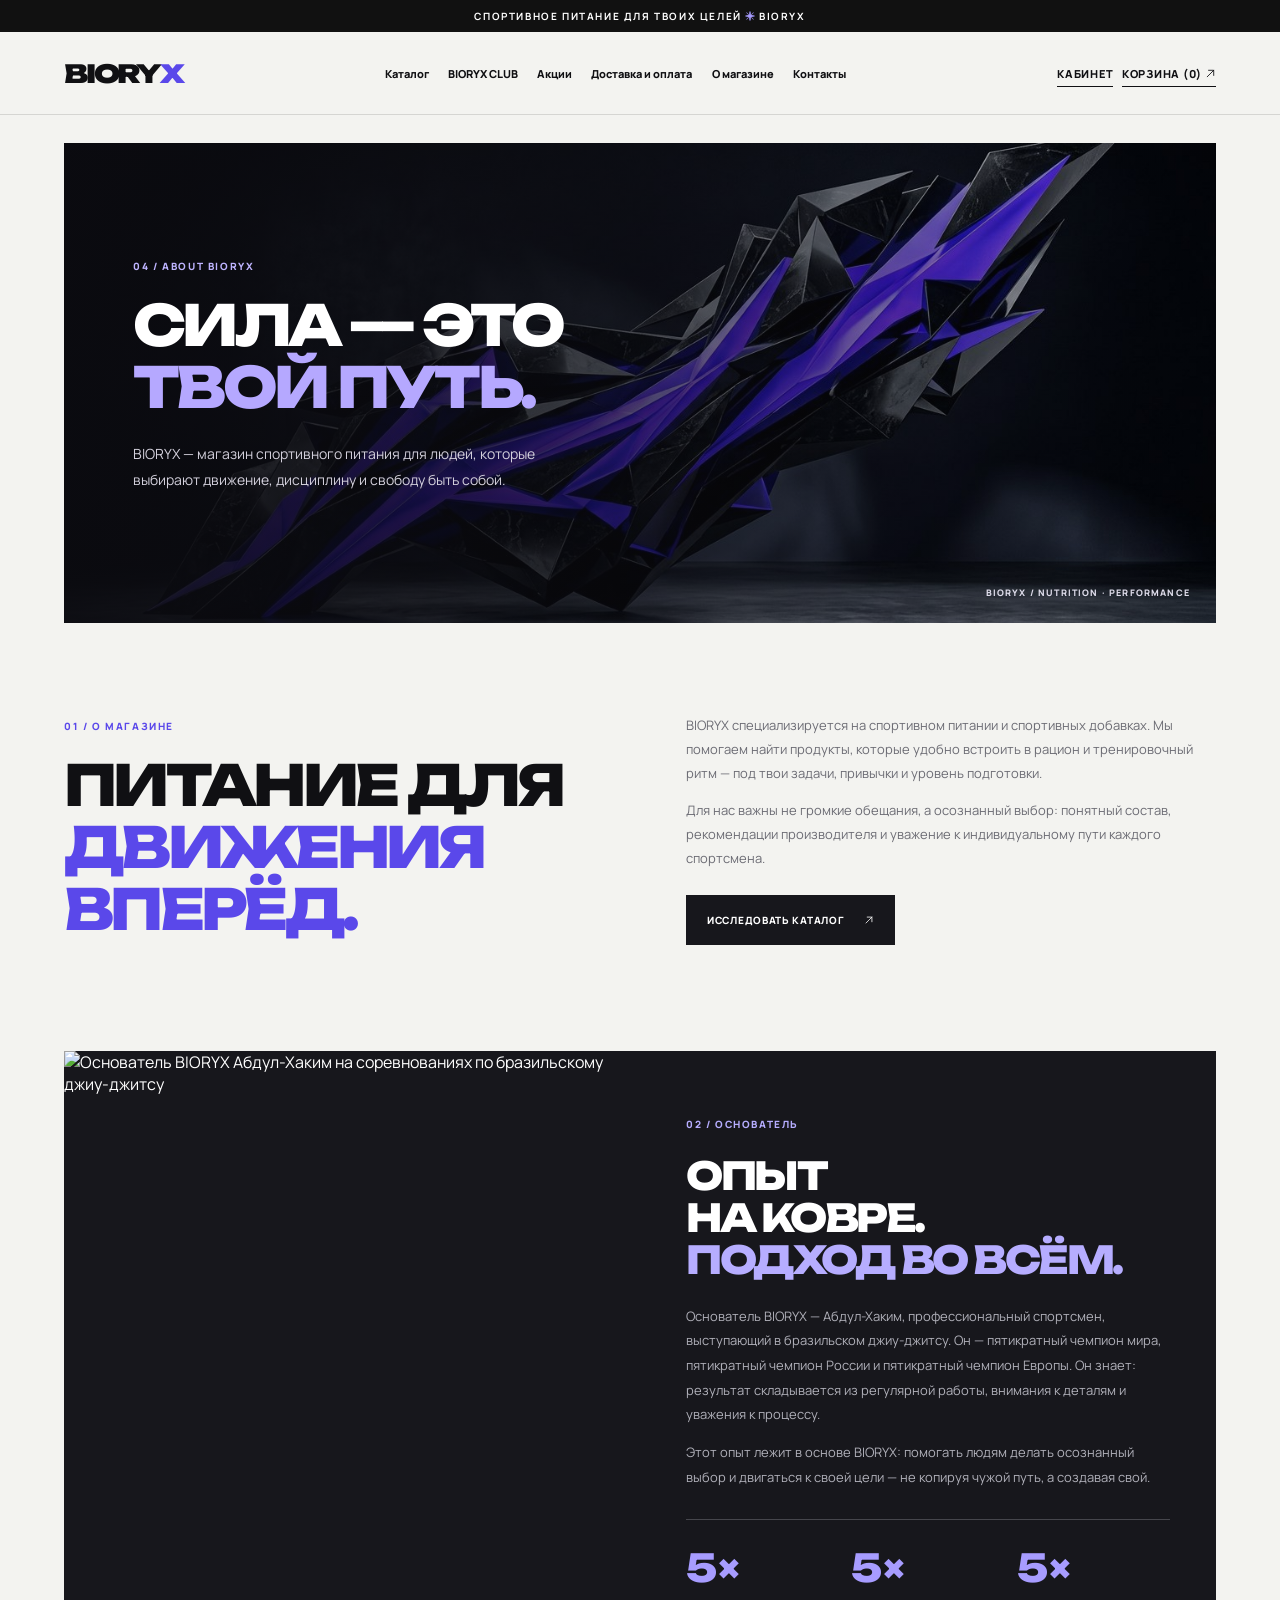
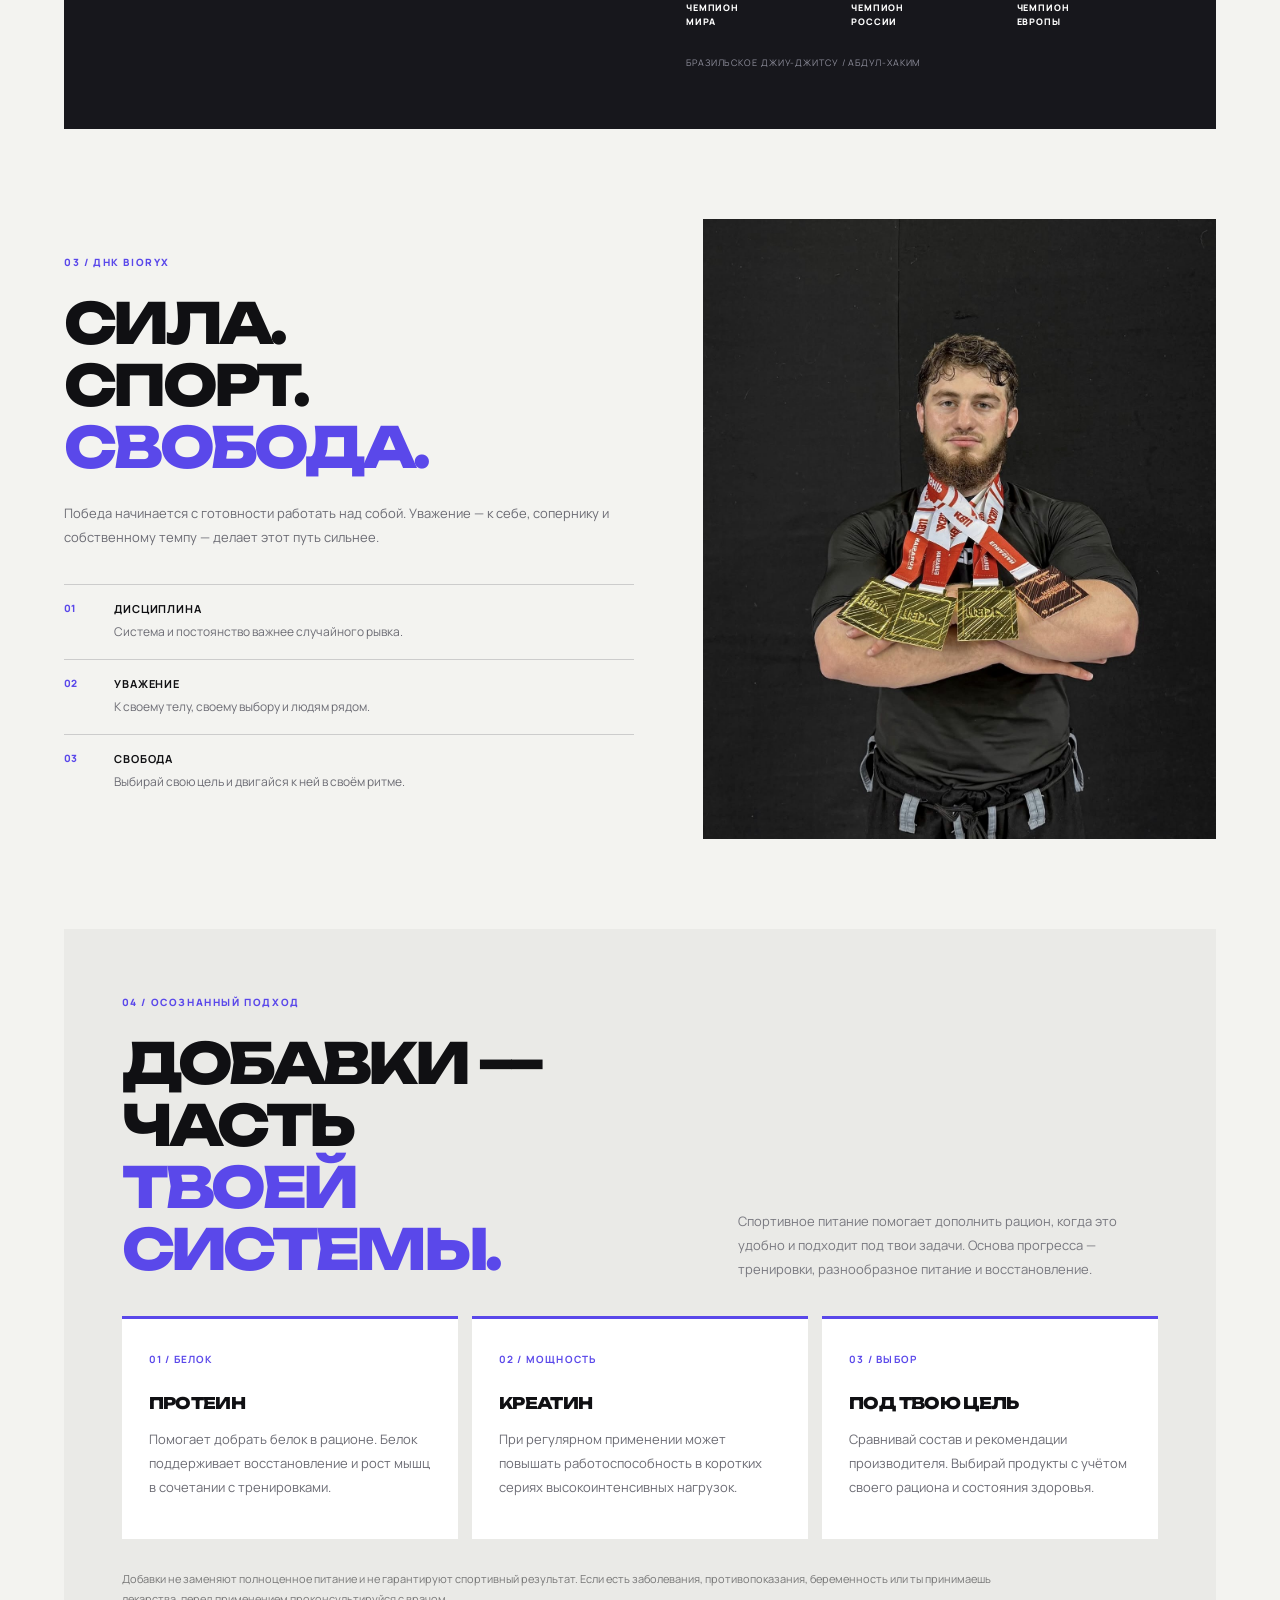
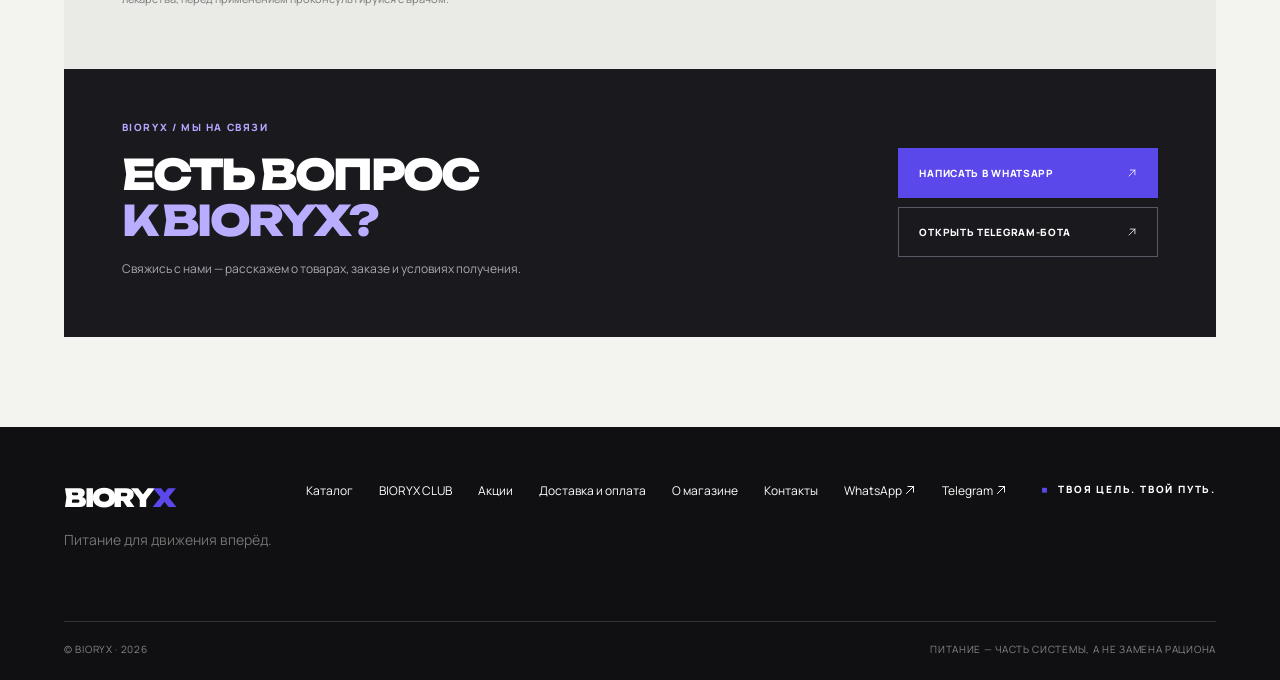
==== commit 4c2c2f49: "Update about.html" ====
--- a/about.html
+++ b/about.html
@@ -1 +1 @@
-<!doctype html><html lang="ru"><head><meta charset="utf-8"><meta name="viewport" content="width=device-width,initial-scale=1"><meta name="description" content="BIORYX — спортивное питание для твоих целей."><title>О магазине — BIORYX</title><link rel="stylesheet" href="assets/style.css?v=brand5"></head><body><div class="topline">СПОРТИВНОЕ ПИТАНИЕ ДЛЯ ТВОИХ ЦЕЛЕЙ <b>✳</b> BIORYX</div><header class="wrap header"><a class="logo" href="index.html" aria-label="BIORYX — главная">BIORY<i>X</i></a><nav aria-label="Основная навигация"><a href="catalog.html">Каталог</a><a href="club.html">BIORYX CLUB</a><a href="promos.html">Акции</a><a href="delivery.html">Доставка и оплата</a><a href="about.html">О магазине</a><a href="contacts.html">Контакты</a></nav><div class="head-right"><a href="account.html">КАБИНЕТ</a> &nbsp; <a href="cart.html">КОРЗИНА (<span data-cart-count>0</span>) ↗</a></div><button class="menu-button" aria-label="Открыть меню" aria-expanded="false">☰</button></header><div class="mobile-menu"><a href="account.html">Личный кабинет</a><a href="catalog.html">Каталог</a><a href="club.html">BIORYX CLUB</a><a href="promos.html">Акции</a><a href="delivery.html">Доставка и оплата</a><a href="about.html">О магазине</a><a href="contacts.html">Контакты</a></div><main class="editorial-page"><div class="wrap editorial-wrap"><section class="editorial-hero"><img src="assets/about-visual.jpg" alt="" fetchpriority="high"><div class="editorial-overlay"></div><div class="editorial-hero-content"><div class="editorial-kicker">04 / ABOUT BIORYX</div><h1>СИЛА — ЭТО<br><em>ТВОЙ ПУТЬ.</em></h1><p>BIORYX — магазин спортивного питания для людей, которые выбирают движение, дисциплину и свободу быть собой.</p></div><div class="editorial-index">BIORYX / NUTRITION · PERFORMANCE</div></section><section class="brand-section brand-split about-intro"><div><span class="editorial-label">01 / О МАГАЗИНЕ</span><h2>ПИТАНИЕ ДЛЯ<br><em>ДВИЖЕНИЯ ВПЕРЁД.</em></h2></div><div><p>BIORYX специализируется на спортивном питании и спортивных добавках. Мы помогаем найти продукты, которые удобно встроить в рацион и тренировочный ритм — под твои задачи, привычки и уровень подготовки.</p><p>Для нас важны не громкие обещания, а осознанный выбор: понятный состав, рекомендации производителя и уважение к индивидуальному пути каждого спортсмена.</p><a class="brand-button brand-button-dark" href="catalog.html">ИССЛЕДОВАТЬ КАТАЛОГ <span>↗</span></a></div></section><section class="founder-section"><div class="founder-photo"><img src="assets/founder-jiujitsu.jpg" alt="Основатель BIORYX Абдул-Хаким на соревнованиях по бразильскому джиу-джитсу" loading="lazy"></div><div class="founder-copy"><span class="editorial-label">02 / ОСНОВАТЕЛЬ</span><h2>ОПЫТ<br>НА КОВРЕ.<br><em>ПОДХОД ВО ВСЁМ.</em></h2><p>Основатель BIORYX — Абдул-Хаким, профессиональный спортсмен, выступающий в бразильском джиу-джитсу. Он — пятикратный чемпион мира, пятикратный чемпион России и пятикратный чемпион Европы. Он знает: результат складывается из регулярной работы, внимания к деталям и уважения к процессу.</p><p>Этот опыт лежит в основе BIORYX: помогать людям делать осознанный выбор и двигаться к своей цели — не копируя чужой путь, а создавая свой.</p><div class="founder-stats"><div><strong>5×</strong><span>ЧЕМПИОН<br>МИРА</span></div><div><strong>5×</strong><span>ЧЕМПИОН<br>РОССИИ</span></div><div><strong>5×</strong><span>ЧЕМПИОН<br>ЕВРОПЫ</span></div></div><small>БРАЗИЛЬСКОЕ ДЖИУ-ДЖИТСУ / АБДУЛ-ХАКИМ</small></div></section><section class="brand-section about-awards"><div class="award-copy"><span class="editorial-label">03 / ДНК BIORYX</span><h2>СИЛА.<br>СПОРТ.<br><em>СВОБОДА.</em></h2><p>Победа начинается с готовности работать над собой. Уважение — к себе, сопернику и собственному темпу — делает этот путь сильнее.</p><div class="about-values"><div><span>01</span><b>ДИСЦИПЛИНА</b><p>Система и постоянство важнее случайного рывка.</p></div><div><span>02</span><b>УВАЖЕНИЕ</b><p>К своему телу, своему выбору и людям рядом.</p></div><div><span>03</span><b>СВОБОДА</b><p>Выбирай свою цель и двигайся к ней в своём ритме.</p></div></div></div><div class="award-photo"><img src="assets/founder-awards.jpg" alt="Абдул-Хаким с наградами по бразильскому джиу-джитсу" loading="lazy"></div></section><section class="brand-section brand-surface"><div class="brand-section-head"><div><span class="editorial-label">04 / ОСОЗНАННЫЙ ПОДХОД</span><h2>ДОБАВКИ — ЧАСТЬ<br><em>ТВОЕЙ СИСТЕМЫ.</em></h2></div><p>Спортивное питание помогает дополнить рацион, когда это удобно и подходит под твои задачи. Основа прогресса — тренировки, разнообразное питание и восстановление.</p></div><div class="brand-steps"><article><b>01 / БЕЛОК</b><h3>ПРОТЕИН</h3><p>Помогает добрать белок в рационе. Белок поддерживает восстановление и рост мышц в сочетании с тренировками.</p></article><article><b>02 / МОЩНОСТЬ</b><h3>КРЕАТИН</h3><p>При регулярном применении может повышать работоспособность в коротких сериях высокоинтенсивных нагрузок.</p></article><article><b>03 / ВЫБОР</b><h3>ПОД ТВОЮ ЦЕЛЬ</h3><p>Сравнивай состав и рекомендации производителя. Выбирай продукты с учётом своего рациона и состояния здоровья.</p></article></div><p class="brand-fine">Добавки не заменяют полноценное питание и не гарантируют спортивный результат. Если есть заболевания, противопоказания, беременность или ты принимаешь лекарства, перед применением проконсультируйся с врачом.</p></section><section class="brand-contact-band"><div><span class="editorial-kicker">BIORYX / МЫ НА СВЯЗИ</span><h2>ЕСТЬ ВОПРОС<br><em>К BIORYX?</em></h2><p>Свяжись с нами — расскажем о товарах, заказе и условиях получения.</p></div><div class="brand-contact-actions"><a class="brand-button brand-button-primary" href="https://wa.me/79899405258" target="_blank" rel="noopener noreferrer">НАПИСАТЬ В WHATSAPP <span>↗</span></a><a class="brand-button brand-button-outline" href="https://t.me/bioryx_shop_bot" target="_blank" rel="noopener noreferrer">ОТКРЫТЬ TELEGRAM-БОТА <span>↗</span></a></div></section></div></main><footer class="footer"><div class="wrap"><div class="foot-grid"><div><a class="logo" href="index.html">BIORY<i>X</i></a><p class="muted">Питание для движения вперёд.</p></div><div class="foot-links"><a href="catalog.html">Каталог</a><a href="club.html">BIORYX CLUB</a><a href="promos.html">Акции</a><a href="delivery.html">Доставка и оплата</a><a href="about.html">О магазине</a><a href="contacts.html">Контакты</a><a href="https://wa.me/79899405258" target="_blank" rel="noopener noreferrer">WhatsApp ↗</a><a href="https://t.me/bioryx_shop_bot" target="_blank" rel="noopener noreferrer">Telegram ↗</a></div><div class="eyebrow">ТВОЯ ЦЕЛЬ. ТВОЙ ПУТЬ.</div></div><div class="foot-bottom"><span>© BIORYX · 2026</span><span>ПИТАНИЕ — ЧАСТЬ СИСТЕМЫ, А НЕ ЗАМЕНА РАЦИОНА</span></div></div></footer><script src="assets/config.js" defer></script><script src="assets/app.js?v=brand5" defer></script><script src="assets/icons.js?v=brand5" defer></script></body></html>+<!doctype html><html lang="ru"><head><meta charset="utf-8"><meta name="viewport" content="width=device-width,initial-scale=1"><meta name="description" content="BIORYX — спортивное питание для твоих целей."><title>О магазине — BIORYX</title><link rel="stylesheet" href="assets/style.css?v=product6"></head><body><div class="topline">СПОРТИВНОЕ ПИТАНИЕ ДЛЯ ТВОИХ ЦЕЛЕЙ <b>✳</b> BIORYX</div><header class="wrap header"><a class="logo" href="index.html" aria-label="BIORYX — главная">BIORY<i>X</i></a><nav aria-label="Основная навигация"><a href="catalog.html">Каталог</a><a href="club.html">BIORYX CLUB</a><a href="promos.html">Акции</a><a href="delivery.html">Доставка и оплата</a><a href="about.html">О магазине</a><a href="contacts.html">Контакты</a></nav><div class="head-right"><a href="account.html">КАБИНЕТ</a> &nbsp; <a href="cart.html">КОРЗИНА (<span data-cart-count>0</span>) ↗</a></div><button class="menu-button" aria-label="Открыть меню" aria-expanded="false">☰</button></header><div class="mobile-menu"><a href="account.html">Личный кабинет</a><a href="catalog.html">Каталог</a><a href="club.html">BIORYX CLUB</a><a href="promos.html">Акции</a><a href="delivery.html">Доставка и оплата</a><a href="about.html">О магазине</a><a href="contacts.html">Контакты</a></div><main class="editorial-page"><div class="wrap editorial-wrap"><section class="editorial-hero"><img src="assets/about-visual.jpg" alt="" fetchpriority="high"><div class="editorial-overlay"></div><div class="editorial-hero-content"><div class="editorial-kicker">04 / ABOUT BIORYX</div><h1>СИЛА — ЭТО<br><em>ТВОЙ ПУТЬ.</em></h1><p>BIORYX — магазин спортивного питания для людей, которые выбирают движение, дисциплину и свободу быть собой.</p></div><div class="editorial-index">BIORYX / NUTRITION · PERFORMANCE</div></section><section class="brand-section brand-split about-intro"><div><span class="editorial-label">01 / О МАГАЗИНЕ</span><h2>ПИТАНИЕ ДЛЯ<br><em>ДВИЖЕНИЯ ВПЕРЁД.</em></h2></div><div><p>BIORYX специализируется на спортивном питании и спортивных добавках. Мы помогаем найти продукты, которые удобно встроить в рацион и тренировочный ритм — под твои задачи, привычки и уровень подготовки.</p><p>Для нас важны не громкие обещания, а осознанный выбор: понятный состав, рекомендации производителя и уважение к индивидуальному пути каждого спортсмена.</p><a class="brand-button brand-button-dark" href="catalog.html">ИССЛЕДОВАТЬ КАТАЛОГ <span>↗</span></a></div></section><section class="founder-section"><div class="founder-photo"><img src="assets/founder-jiujitsu.png" alt="Основатель BIORYX Абдул-Хаким на соревнованиях по бразильскому джиу-джитсу" loading="lazy"></div><div class="founder-copy"><span class="editorial-label">02 / ОСНОВАТЕЛЬ</span><h2>ОПЫТ<br>НА КОВРЕ.<br><em>ПОДХОД ВО ВСЁМ.</em></h2><p>Основатель BIORYX — Абдул-Хаким, профессиональный спортсмен, выступающий в бразильском джиу-джитсу. Он — пятикратный чемпион мира, пятикратный чемпион России и пятикратный чемпион Европы. Он знает: результат складывается из регулярной работы, внимания к деталям и уважения к процессу.</p><p>Этот опыт лежит в основе BIORYX: помогать людям делать осознанный выбор и двигаться к своей цели — не копируя чужой путь, а создавая свой.</p><div class="founder-stats"><div><strong>5×</strong><span>ЧЕМПИОН<br>МИРА</span></div><div><strong>5×</strong><span>ЧЕМПИОН<br>РОССИИ</span></div><div><strong>5×</strong><span>ЧЕМПИОН<br>ЕВРОПЫ</span></div></div><small>БРАЗИЛЬСКОЕ ДЖИУ-ДЖИТСУ / АБДУЛ-ХАКИМ</small></div></section><section class="brand-section about-awards"><div class="award-copy"><span class="editorial-label">03 / ДНК BIORYX</span><h2>СИЛА.<br>СПОРТ.<br><em>СВОБОДА.</em></h2><p>Победа начинается с готовности работать над собой. Уважение — к себе, сопернику и собственному темпу — делает этот путь сильнее.</p><div class="about-values"><div><span>01</span><b>ДИСЦИПЛИНА</b><p>Система и постоянство важнее случайного рывка.</p></div><div><span>02</span><b>УВАЖЕНИЕ</b><p>К своему телу, своему выбору и людям рядом.</p></div><div><span>03</span><b>СВОБОДА</b><p>Выбирай свою цель и двигайся к ней в своём ритме.</p></div></div></div><div class="award-photo"><img src="assets/founder-awards.jpg" alt="Абдул-Хаким с наградами по бразильскому джиу-джитсу" loading="lazy"></div></section><section class="brand-section brand-surface"><div class="brand-section-head"><div><span class="editorial-label">04 / ОСОЗНАННЫЙ ПОДХОД</span><h2>ДОБАВКИ — ЧАСТЬ<br><em>ТВОЕЙ СИСТЕМЫ.</em></h2></div><p>Спортивное питание помогает дополнить рацион, когда это удобно и подходит под твои задачи. Основа прогресса — тренировки, разнообразное питание и восстановление.</p></div><div class="brand-steps"><article><b>01 / БЕЛОК</b><h3>ПРОТЕИН</h3><p>Помогает добрать белок в рационе. Белок поддерживает восстановление и рост мышц в сочетании с тренировками.</p></article><article><b>02 / МОЩНОСТЬ</b><h3>КРЕАТИН</h3><p>При регулярном применении может повышать работоспособность в коротких сериях высокоинтенсивных нагрузок.</p></article><article><b>03 / ВЫБОР</b><h3>ПОД ТВОЮ ЦЕЛЬ</h3><p>Сравнивай состав и рекомендации производителя. Выбирай продукты с учётом своего рациона и состояния здоровья.</p></article></div><p class="brand-fine">Добавки не заменяют полноценное питание и не гарантируют спортивный результат. Если есть заболевания, противопоказания, беременность или ты принимаешь лекарства, перед применением проконсультируйся с врачом.</p></section><section class="brand-contact-band"><div><span class="editorial-kicker">BIORYX / МЫ НА СВЯЗИ</span><h2>ЕСТЬ ВОПРОС<br><em>К BIORYX?</em></h2><p>Свяжись с нами — расскажем о товарах, заказе и условиях получения.</p></div><div class="brand-contact-actions"><a class="brand-button brand-button-primary" href="https://wa.me/79899405258" target="_blank" rel="noopener noreferrer">НАПИСАТЬ В WHATSAPP <span>↗</span></a><a class="brand-button brand-button-outline" href="https://t.me/bioryx_shop_bot" target="_blank" rel="noopener noreferrer">ОТКРЫТЬ TELEGRAM-БОТА <span>↗</span></a></div></section></div></main><footer class="footer"><div class="wrap"><div class="foot-grid"><div><a class="logo" href="index.html">BIORY<i>X</i></a><p class="muted">Питание для движения вперёд.</p></div><div class="foot-links"><a href="catalog.html">Каталог</a><a href="club.html">BIORYX CLUB</a><a href="promos.html">Акции</a><a href="delivery.html">Доставка и оплата</a><a href="about.html">О магазине</a><a href="contacts.html">Контакты</a><a href="https://wa.me/79899405258" target="_blank" rel="noopener noreferrer">WhatsApp ↗</a><a href="https://t.me/bioryx_shop_bot" target="_blank" rel="noopener noreferrer">Telegram ↗</a></div><div class="eyebrow">ТВОЯ ЦЕЛЬ. ТВОЙ ПУТЬ.</div></div><div class="foot-bottom"><span>© BIORYX · 2026</span><span>ПИТАНИЕ — ЧАСТЬ СИСТЕМЫ, А НЕ ЗАМЕНА РАЦИОНА</span></div></div></footer><script src="assets/config.js" defer></script><script src="assets/app.js?v=images7" defer></script><script src="assets/icons.js?v=brand5" defer></script></body></html>
--- a/assets/style.css
+++ b/assets/style.css
@@ -33,3 +33,7 @@
 .editorial-wrap{padding-top:28px;padding-bottom:90px}.editorial-hero{min-height:480px;position:relative;background:#111;color:white;overflow:hidden;display:flex;align-items:center}.editorial-hero>img{position:absolute;width:100%;height:100%;inset:0;object-fit:cover}.editorial-overlay{position:absolute;inset:0;background:linear-gradient(90deg,rgba(11,11,16,.94),rgba(11,11,16,.75) 36%,rgba(11,11,16,.12) 100%)}.editorial-hero-content{position:relative;z-index:1;padding:60px 6%;max-width:760px}.editorial-kicker,.editorial-label{font-size:10px;letter-spacing:.16em;font-weight:800;color:#5a48ea}.editorial-hero .editorial-kicker{color:#beb4ff}.editorial-hero h1,.brand-section h2,.brand-contact-band h2,.founder-copy h2,.home-about h2{font:800 clamp(32px,4.4vw,66px)/1.1 Unbounded,Arial,sans-serif;letter-spacing:-.065em;margin:22px 0}.editorial-hero h1 em,.brand-section h2 em,.brand-contact-band h2 em,.founder-copy h2 em,.home-about h2 em{color:#5a48ea;font-style:normal}.editorial-hero h1 em{color:#b5a8ff}.editorial-hero p{max-width:450px;font-size:14px;line-height:1.85;color:#d3d0dc}.editorial-index{position:absolute;right:26px;bottom:24px;color:#dedcea;font-size:9px;letter-spacing:.13em;font-weight:800}.brand-section{padding:90px 0}.brand-section-head{display:flex;justify-content:space-between;align-items:end;gap:35px;margin-bottom:35px}.brand-section-head h2{margin-bottom:0}.brand-section-head>p{max-width:420px;color:#78787f;font-size:13px;line-height:1.85;margin:0}.brand-steps{display:grid;grid-template-columns:repeat(3,1fr);gap:14px}.brand-steps article{padding:27px;background:#fff;min-height:200px;border-top:3px solid #5a48ea}.brand-steps article>b{color:#5a48ea;font-size:10px;letter-spacing:.12em}.brand-steps h3{font:800 16px/1.3 Unbounded,Arial,sans-serif;letter-spacing:-.04em;margin:25px 0 12px}.brand-steps p,.brand-split p,.about-awards p{font-size:13px;line-height:1.85;color:#6c6c74}.brand-surface{background:#eaeae7;padding:60px 5%;margin:0}.brand-fine{margin:30px 0 0;color:#777;font-size:11px;line-height:1.8;max-width:900px}.brand-split{display:grid;grid-template-columns:1fr 1fr;gap:8%;align-items:start}.brand-split h2{margin:20px 0}.brand-split p:first-child{margin-top:0}.brand-dark-note{background:#18181d;color:#fff;padding:35px}.brand-dark-note>span{font-size:10px;letter-spacing:.1em;color:#b9b0ff;font-weight:800}.brand-dark-note ol{padding:0;list-style:none;counter-reset:brand;margin:25px 0}.brand-dark-note li{counter-increment:brand;border-top:1px solid #3e3e45;padding:15px 0;font-size:13px}.brand-dark-note li:before{content:'0' counter(brand) ' /';color:#b8acff;font-size:10px;font-weight:800;margin-right:20px}.brand-dark-note small{color:#aaaab2;font-size:11px;line-height:1.7}.brand-faq details{border-top:1px solid #cacac7;padding:22px 0}.brand-faq details:last-child{border-bottom:1px solid #cacac7}.brand-faq summary{cursor:pointer;list-style:none;font-size:14px;font-weight:800;display:flex;justify-content:space-between;gap:20px}.brand-faq summary::-webkit-details-marker{display:none}.brand-faq summary:after{content:'+';color:#5a48ea;font-size:20px}.brand-faq details[open] summary:after{content:'−'}.brand-faq details p{font-size:13px;line-height:1.8;color:#777;max-width:720px}.brand-contact-band{display:flex;align-items:center;justify-content:space-between;gap:40px;background:#19191e;color:white;padding:45px 5%;margin:0 auto;max-width:1296px}.brand-contact-band .editorial-kicker{color:#b2a6ff}.brand-contact-band h2{font-size:clamp(27px,3.3vw,42px);margin:15px 0}.brand-contact-band h2 em{color:#b8adff}.brand-contact-band p{font-size:12px;line-height:1.8;color:#aaaab4;max-width:450px}.brand-contact-actions{display:grid;gap:9px;min-width:260px}.brand-button{display:inline-flex;justify-content:space-between;align-items:center;gap:20px;padding:17px 20px;font-size:10px;letter-spacing:.07em;font-weight:800;border:1px solid transparent}.brand-button-primary{background:#5a48ea;color:white}.brand-button-primary:hover{background:#7564f8}.brand-button-outline{border-color:#5a5965;color:white}.brand-button-outline:hover{border-color:#b8adff}.brand-button-dark{background:#17171c;color:white;margin-top:12px}.brand-button-dark:hover{background:#5a48ea}.brand-promo-grid,.club-level-grid{display:grid;grid-template-columns:repeat(2,minmax(0,1fr));gap:14px}.brand-promo-grid .info-card{background:#fff;padding:30px;border-top:3px solid #5a48ea;min-height:180px}.brand-promo-grid .info-card h2{font:800 18px/1.3 Unbounded,Arial,sans-serif;letter-spacing:-.05em}.brand-promo-grid .info-card p{line-height:1.8}.club-rule-box{background:#17171c;color:#fff;padding:22px 25px;border-left:3px solid #5a48ea;font-size:13px;line-height:1.8;margin:30px 0 14px}.club-level-grid .info-card{background:#fff;min-height:150px;border-top:3px solid #5a48ea;padding:27px}.club-level-grid .info-card h2{font:800 20px/1.3 Unbounded,Arial,sans-serif;letter-spacing:-.05em;margin:18px 0 10px}.founder-section{display:grid;grid-template-columns:1fr 1fr;background:#17171c;color:white;min-height:620px}.founder-photo{min-height:620px;overflow:hidden}.founder-photo img,.award-photo img{width:100%;height:100%;object-fit:cover;display:block}.founder-photo img{object-position:50% 24%}.founder-copy{padding:60px 8%;align-self:center}.founder-copy .editorial-label{color:#b6adff}.founder-copy h2{font-size:clamp(27px,3vw,44px)}.founder-copy h2 em{color:#b6adff}.founder-copy p{color:#b0b0b9;line-height:1.9;font-size:13px}.founder-copy>small{display:block;color:#8e8e9b;font-size:9px;letter-spacing:.1em;margin-top:28px}.founder-stats{display:grid;grid-template-columns:repeat(3,1fr);gap:12px;border-top:1px solid #46464c;margin-top:30px;padding-top:24px}.founder-stats div{display:grid;gap:10px}.founder-stats strong{font:800 clamp(25px,3vw,40px) Unbounded,Arial,sans-serif;color:#a79cff}.founder-stats span{font-size:9px;font-weight:800;letter-spacing:.09em;line-height:1.5}.about-awards{display:grid;grid-template-columns:1fr .9fr;gap:6%;align-items:center}.award-photo{height:620px;background:#111;overflow:hidden}.award-photo img{object-position:50% 45%}.about-values{display:grid;gap:0;margin-top:35px}.about-values>div{display:grid;grid-template-columns:35px 1fr;gap:5px 15px;border-top:1px solid #ccc;padding:16px 0}.about-values>div span{grid-row:span 2;color:#5a48ea;font-size:10px;font-weight:800}.about-values b{font-size:11px;letter-spacing:.08em}.about-values p{margin:0;font-size:12px}.contact-cards{display:grid;grid-template-columns:1fr 1fr;gap:14px}.contact-card{background:#fff;min-height:300px;padding:30px;display:flex;flex-direction:column;align-items:start;transition:transform .2s}.contact-card:hover{transform:translateY(-3px)}.contact-card>span{font-size:9px;letter-spacing:.13em;color:#777;font-weight:800}.contact-card-icon{font:800 46px Unbounded,Arial,sans-serif;color:#5a48ea;margin:25px 0}.contact-card h3{font:800 clamp(18px,2.5vw,28px) Unbounded,Arial,sans-serif;letter-spacing:-.05em;margin:0}.contact-card p{font-size:12px;color:#777;line-height:1.7}.contact-card strong{margin-top:auto;font-size:12px}.contact-card-dark{background:#17171c;color:white}.contact-card-dark>span,.contact-card-dark p{color:#aaaab4}.home-about{background:#e7e5fa;display:grid;grid-template-columns:1fr 1fr;min-height:420px;overflow:hidden}.home-about>div{padding:45px 8%;align-self:center}.home-about h2{font-size:clamp(29px,3.4vw,48px)}.home-about p{font-size:13px;line-height:1.8;color:#717079}.home-about img{width:100%;height:420px;object-fit:cover;object-position:50% 25%}.home-about+.brand-contact-band{margin-top:16px}
 @media(max-width:800px){.editorial-wrap{padding-top:20px;padding-bottom:60px}.editorial-hero{min-height:390px}.editorial-hero>img{object-position:58% center}.editorial-overlay{background:linear-gradient(90deg,rgba(11,11,16,.94),rgba(11,11,16,.72) 58%,rgba(11,11,16,.25))}.editorial-hero-content{padding:40px 7%}.editorial-hero h1{font-size:clamp(31px,8vw,48px)}.editorial-index{display:none}.brand-section{padding:65px 0}.brand-section-head{align-items:start;flex-direction:column;gap:15px}.brand-section h2,.brand-contact-band h2{font-size:clamp(27px,7vw,42px)}.brand-steps{grid-template-columns:1fr}.brand-steps article{min-height:auto}.brand-surface{padding:45px 7%}.brand-split{grid-template-columns:1fr;gap:22px}.brand-contact-band{align-items:start;flex-direction:column;padding:35px max(6%,20px);gap:20px}.brand-contact-actions{width:100%;min-width:0}.brand-promo-grid,.club-level-grid,.contact-cards{grid-template-columns:1fr}.founder-section{grid-template-columns:1fr}.founder-photo{min-height:0;height:460px}.founder-copy{padding:38px 7%}.about-awards{grid-template-columns:1fr;gap:25px}.award-photo{height:470px}.home-about{grid-template-columns:1fr}.home-about>div{padding:35px 7%}.home-about img{height:320px}.contact-card{min-height:240px}}
 @media(max-width:480px){.editorial-hero{min-height:350px}.editorial-hero-content{padding:34px 22px}.editorial-hero h1{font-size:clamp(28px,8.5vw,40px);overflow-wrap:anywhere}.editorial-hero p{font-size:12px}.founder-photo{height:380px}.award-photo{height:390px}.founder-stats strong{font-size:25px}.founder-stats span{font-size:8px}.brand-contact-band h2{overflow-wrap:anywhere}.brand-section h2{overflow-wrap:anywhere}}
+/* Product detail */
+.product-card-link{display:block}.product-card-link:hover h3{color:#5a48ea}.product-card-link:focus-visible{outline:2px solid #5a48ea;outline-offset:4px}.product-more{display:block;margin-top:14px;font-size:9px;letter-spacing:.1em;font-weight:800;color:#5a48ea}.product-page{padding-top:42px!important;padding-bottom:90px!important;min-height:65vh}.product-breadcrumb{display:flex;gap:10px;flex-wrap:wrap;font-size:9px;letter-spacing:.1em;font-weight:800;color:#96969e;margin-bottom:24px}.product-breadcrumb a{color:#5a48ea}.product-main{display:grid;grid-template-columns:minmax(0,1fr) minmax(0,.9fr);background:#fff}.product-gallery{min-height:560px;background:#eaeae9;position:relative;display:flex;align-items:center;justify-content:center;overflow:hidden}.product-gallery>img{width:100%;height:100%;max-height:650px;min-height:560px;object-fit:contain}.product-placeholder{font:900 clamp(120px,20vw,270px)/1 Unbounded,Arial,sans-serif;color:#5a48ea;transform:rotate(-12deg)}.gallery-label,.gallery-caption{position:absolute;left:25px;font-size:9px;font-weight:800;letter-spacing:.14em;color:#85858d}.gallery-label{top:24px}.gallery-caption{right:25px;bottom:22px;display:flex;justify-content:space-between;align-items:end}.gallery-caption span:last-child{font-size:20px;color:#5a48ea}.product-info{padding:48px 8%;align-self:center;min-width:0}.product-meta{display:flex;justify-content:space-between;gap:15px;font-size:9px;letter-spacing:.1em;font-weight:800;color:#8f8f99}.product-meta span:last-child{color:#5a48ea}.product-info h1{font:800 clamp(28px,3.5vw,50px)/1.12 Unbounded,Arial,sans-serif;letter-spacing:-.065em;overflow-wrap:anywhere;margin:25px 0 12px}.product-info h1 em,.product-about-heading h2 em{font-style:normal;color:#5a48ea}.product-size{display:inline-block;background:#efedff;color:#5a48ea;padding:8px 10px;font-size:11px;font-weight:800}.product-intro{white-space:pre-line;color:#73737c;font-size:13px;line-height:1.85;margin:22px 0;overflow-wrap:anywhere}.product-price{display:flex;align-items:center;gap:12px;flex-wrap:wrap;margin:30px 0}.product-price strong{font:800 28px Unbounded,Arial,sans-serif;letter-spacing:-.05em}.product-price span{background:#efedff;color:#5a48ea;font-size:9px;font-weight:800;padding:7px}.product-price del{font-size:12px;color:#999}.product-purchase{display:flex;gap:10px}.product-quantity{border:1px solid #dadad9;display:flex;align-items:center}.product-quantity button{width:42px;height:48px;border:0;background:white;font-size:18px}.product-quantity button:disabled{opacity:.3}.product-quantity span{min-width:24px;text-align:center;font-size:13px;font-weight:800}.product-add{flex:1;border:0;background:#5a48ea;color:#fff;padding:15px;font-size:10px;font-weight:800;letter-spacing:.08em;text-align:left}.product-add:hover:not(:disabled){background:#7564f8}.product-add:disabled{opacity:.45;cursor:not-allowed}.product-message{font-size:12px;color:#5a48ea;min-height:18px;line-height:1.5}.product-service{margin-top:25px;border-top:1px solid #e9e9e8}.product-service>div{display:grid;grid-template-columns:105px 1fr auto;gap:10px;align-items:start;border-bottom:1px solid #e9e9e8;padding:16px 0}.product-service b,.product-service a{font-size:9px;font-weight:800;letter-spacing:.04em}.product-service a{color:#5a48ea}.product-service span{font-size:11px;line-height:1.6;color:#888}.product-about{display:grid;grid-template-columns:1fr 1fr;gap:8%;padding:80px 0}.product-about-heading h2{font:800 clamp(28px,3.5vw,48px)/1.12 Unbounded,Arial,sans-serif;letter-spacing:-.06em}.product-about-heading p,.product-no-details{color:#85858e;font-size:12px;line-height:1.8;max-width:390px}.product-detail-section{border-top:1px solid #ccc;padding:20px 0}.product-detail-section:last-of-type{border-bottom:1px solid #ccc}.product-detail-section summary{list-style:none;cursor:pointer;display:flex;justify-content:space-between;gap:15px;font-size:13px;font-weight:800}.product-detail-section summary::-webkit-details-marker{display:none}.product-detail-section summary span{color:#5a48ea;font-size:18px}.product-detail-section[open] summary span{transform:rotate(45deg)}.product-detail-copy{white-space:pre-wrap;overflow-wrap:anywhere;font-size:13px;line-height:1.8;color:#6c6c75;padding-top:18px}.product-question{display:inline-block;font-size:10px;font-weight:800;letter-spacing:.06em;color:#5a48ea;margin-top:25px}.product-bottom{background:#19191e;color:white;padding:25px 30px;display:flex;align-items:center;gap:20px}.product-bottom>span{font-size:25px;color:#a99dff}.product-bottom p{flex:1;font-size:11px;color:#aaa;line-height:1.7}.product-bottom b{color:white;letter-spacing:.1em}.product-bottom a{font-size:10px;color:#b6acff;font-weight:800;white-space:nowrap}.product-empty{padding:70px 20px;text-align:center;border:1px solid #ddd}.product-empty>span{font-size:35px;color:#5a48ea}.product-empty h1{font:800 clamp(25px,4vw,40px) Unbounded,Arial,sans-serif}.product-empty p{color:#777;font-size:13px;line-height:1.7}
+@media(max-width:800px){.product-main,.product-about{grid-template-columns:1fr}.product-gallery{min-height:360px}.product-gallery>img{min-height:360px;max-height:480px}.product-info{padding:30px 7%}.product-about{padding:55px 0;gap:20px}.product-service>div{grid-template-columns:1fr auto}.product-service b{grid-column:1/-1}.product-bottom{flex-wrap:wrap}}
+@media(max-width:480px){.product-page{padding-top:30px!important}.product-gallery,.product-gallery>img{min-height:310px}.product-info h1{font-size:clamp(26px,8vw,36px)}.product-price strong{font-size:23px}.product-quantity button{width:36px}.product-bottom{padding:20px}.product-bottom p{min-width:70%}}
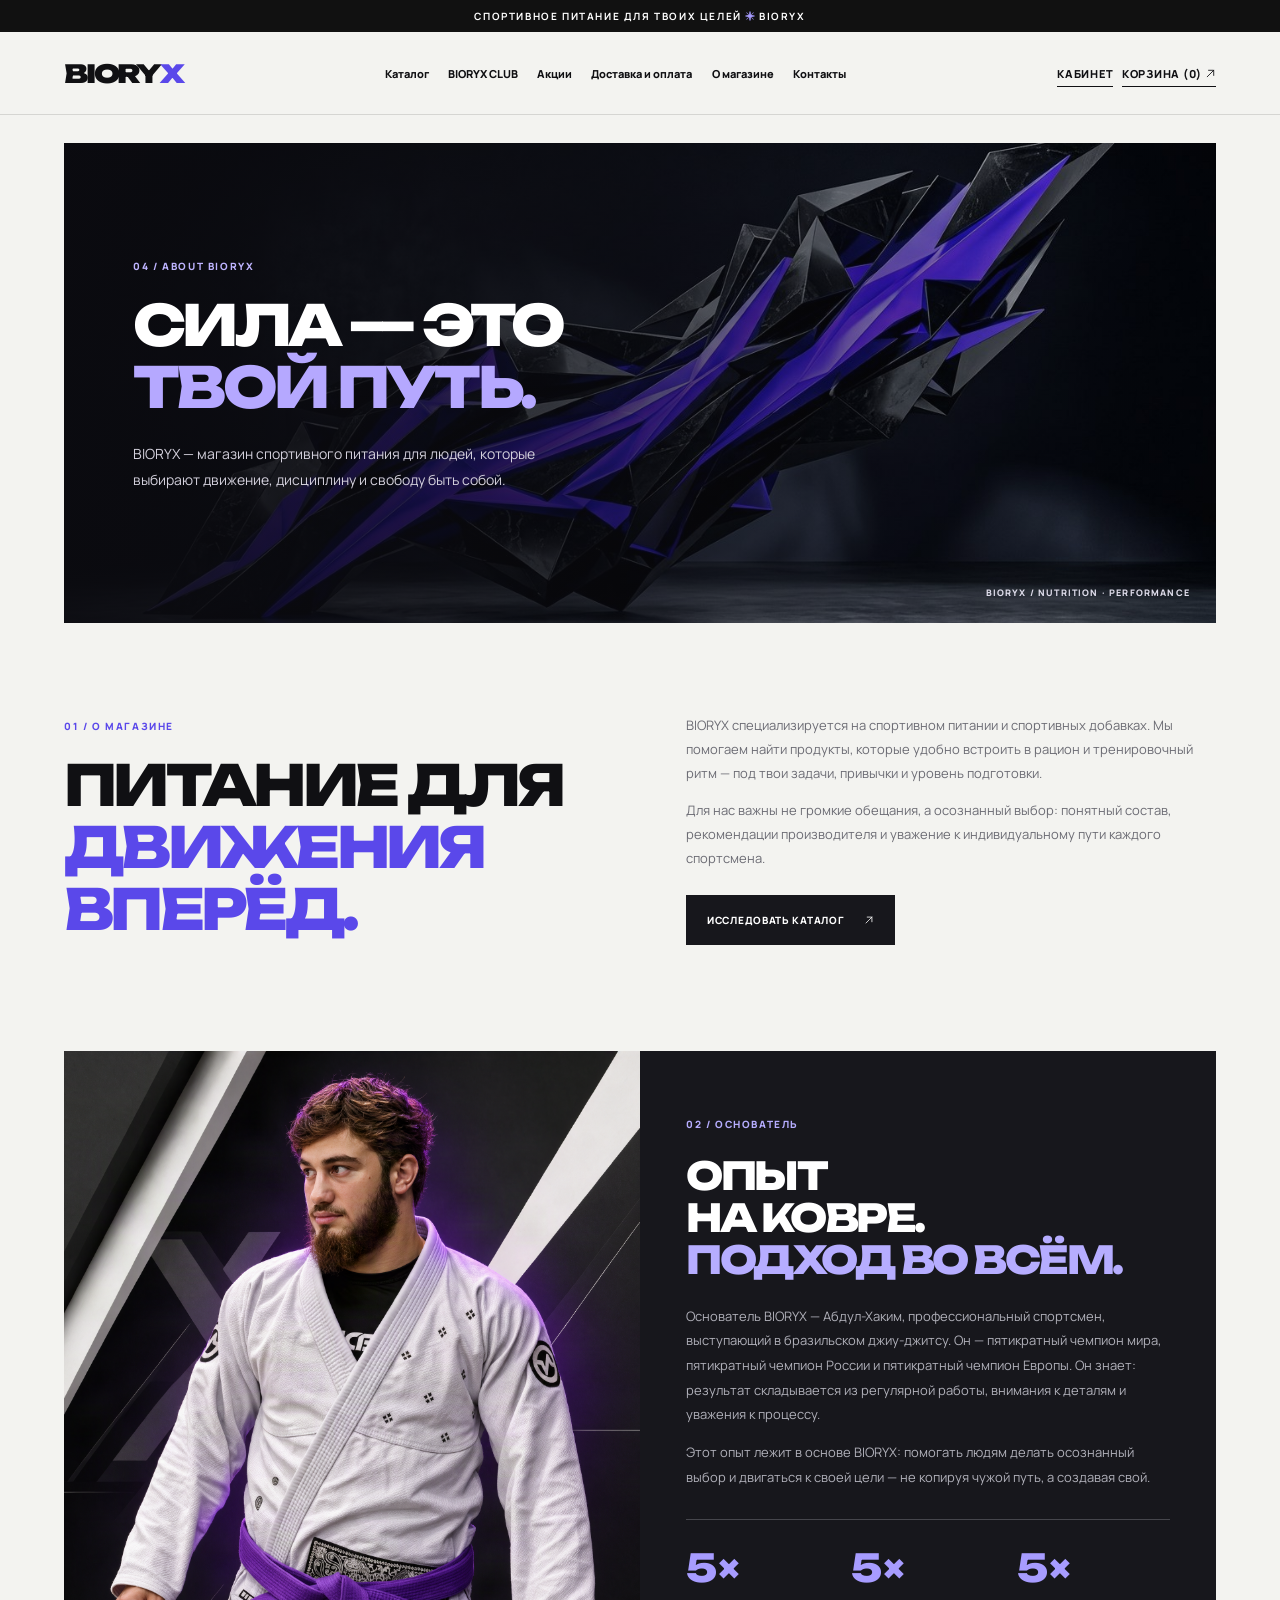
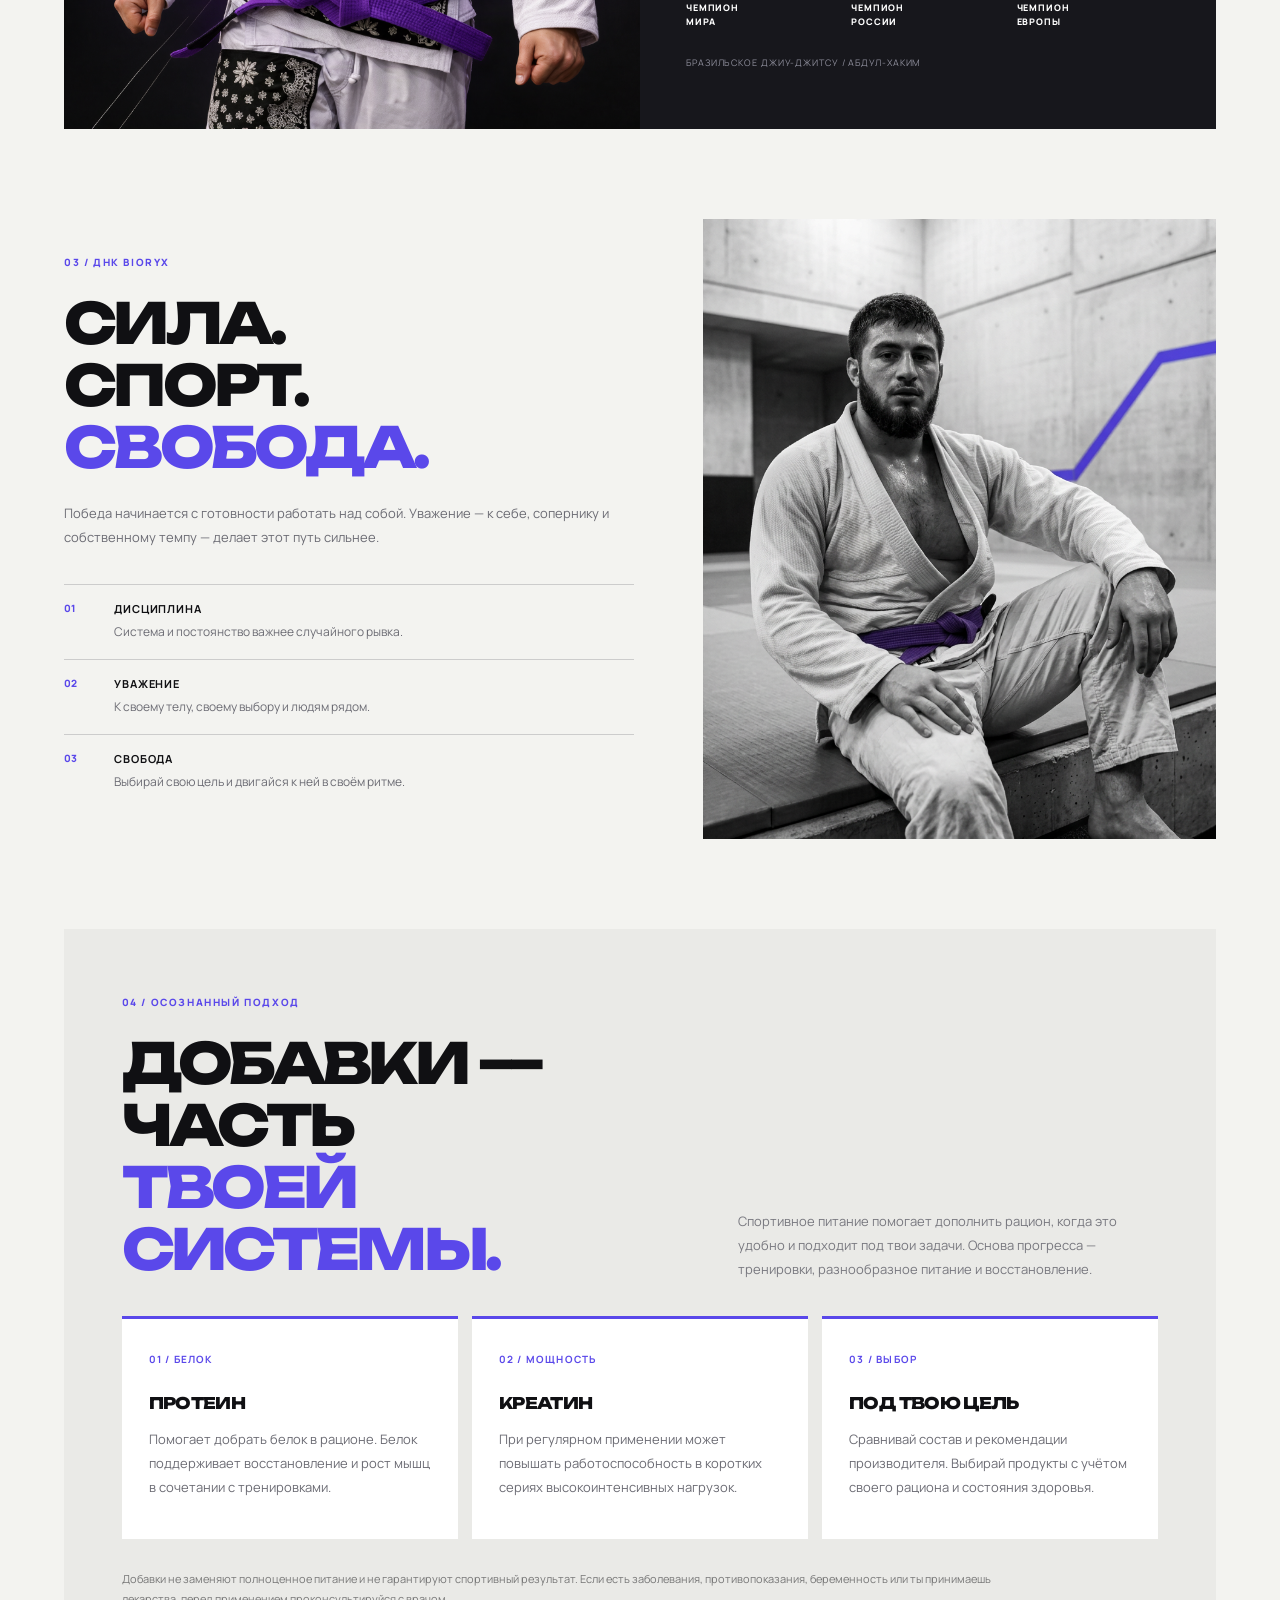
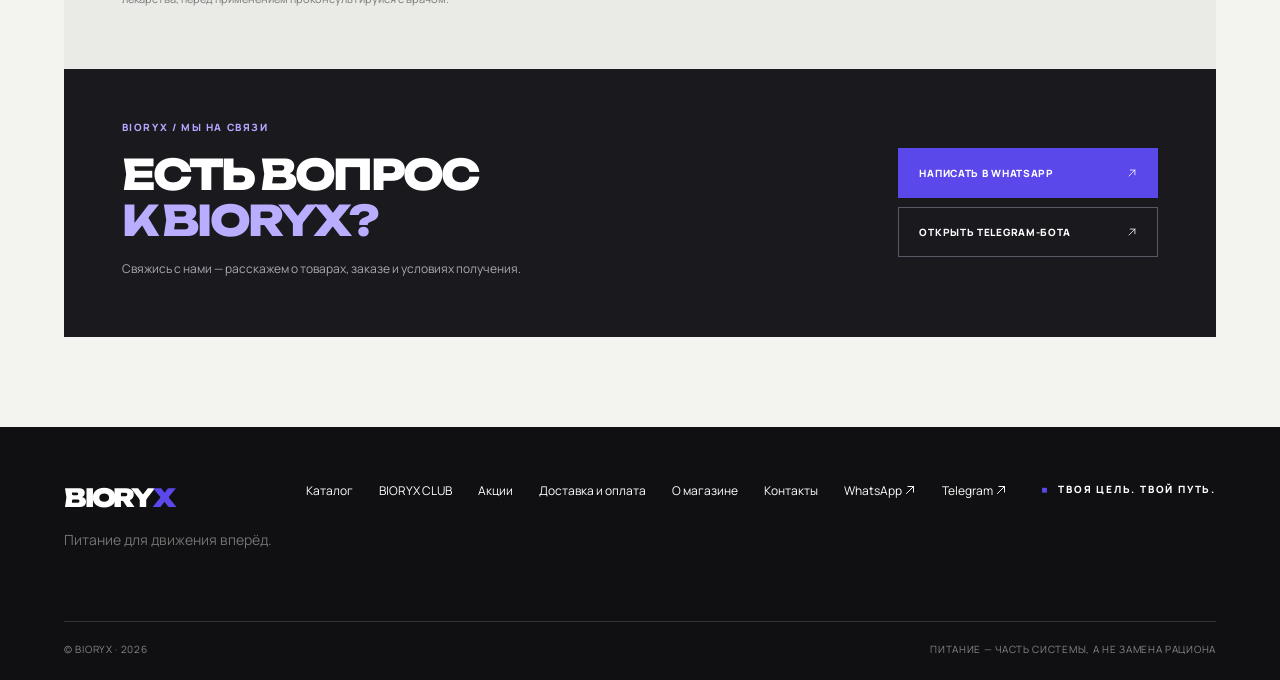
==== commit a42fdd4e: "Update about.html" ====
--- a/about.html
+++ b/about.html
@@ -1 +1 @@
-<!doctype html><html lang="ru"><head><meta charset="utf-8"><meta name="viewport" content="width=device-width,initial-scale=1"><meta name="description" content="BIORYX — спортивное питание для твоих целей."><title>О магазине — BIORYX</title><link rel="stylesheet" href="assets/style.css?v=product6"></head><body><div class="topline">СПОРТИВНОЕ ПИТАНИЕ ДЛЯ ТВОИХ ЦЕЛЕЙ <b>✳</b> BIORYX</div><header class="wrap header"><a class="logo" href="index.html" aria-label="BIORYX — главная">BIORY<i>X</i></a><nav aria-label="Основная навигация"><a href="catalog.html">Каталог</a><a href="club.html">BIORYX CLUB</a><a href="promos.html">Акции</a><a href="delivery.html">Доставка и оплата</a><a href="about.html">О магазине</a><a href="contacts.html">Контакты</a></nav><div class="head-right"><a href="account.html">КАБИНЕТ</a> &nbsp; <a href="cart.html">КОРЗИНА (<span data-cart-count>0</span>) ↗</a></div><button class="menu-button" aria-label="Открыть меню" aria-expanded="false">☰</button></header><div class="mobile-menu"><a href="account.html">Личный кабинет</a><a href="catalog.html">Каталог</a><a href="club.html">BIORYX CLUB</a><a href="promos.html">Акции</a><a href="delivery.html">Доставка и оплата</a><a href="about.html">О магазине</a><a href="contacts.html">Контакты</a></div><main class="editorial-page"><div class="wrap editorial-wrap"><section class="editorial-hero"><img src="assets/about-visual.jpg" alt="" fetchpriority="high"><div class="editorial-overlay"></div><div class="editorial-hero-content"><div class="editorial-kicker">04 / ABOUT BIORYX</div><h1>СИЛА — ЭТО<br><em>ТВОЙ ПУТЬ.</em></h1><p>BIORYX — магазин спортивного питания для людей, которые выбирают движение, дисциплину и свободу быть собой.</p></div><div class="editorial-index">BIORYX / NUTRITION · PERFORMANCE</div></section><section class="brand-section brand-split about-intro"><div><span class="editorial-label">01 / О МАГАЗИНЕ</span><h2>ПИТАНИЕ ДЛЯ<br><em>ДВИЖЕНИЯ ВПЕРЁД.</em></h2></div><div><p>BIORYX специализируется на спортивном питании и спортивных добавках. Мы помогаем найти продукты, которые удобно встроить в рацион и тренировочный ритм — под твои задачи, привычки и уровень подготовки.</p><p>Для нас важны не громкие обещания, а осознанный выбор: понятный состав, рекомендации производителя и уважение к индивидуальному пути каждого спортсмена.</p><a class="brand-button brand-button-dark" href="catalog.html">ИССЛЕДОВАТЬ КАТАЛОГ <span>↗</span></a></div></section><section class="founder-section"><div class="founder-photo"><img src="assets/founder-jiujitsu.png" alt="Основатель BIORYX Абдул-Хаким на соревнованиях по бразильскому джиу-джитсу" loading="lazy"></div><div class="founder-copy"><span class="editorial-label">02 / ОСНОВАТЕЛЬ</span><h2>ОПЫТ<br>НА КОВРЕ.<br><em>ПОДХОД ВО ВСЁМ.</em></h2><p>Основатель BIORYX — Абдул-Хаким, профессиональный спортсмен, выступающий в бразильском джиу-джитсу. Он — пятикратный чемпион мира, пятикратный чемпион России и пятикратный чемпион Европы. Он знает: результат складывается из регулярной работы, внимания к деталям и уважения к процессу.</p><p>Этот опыт лежит в основе BIORYX: помогать людям делать осознанный выбор и двигаться к своей цели — не копируя чужой путь, а создавая свой.</p><div class="founder-stats"><div><strong>5×</strong><span>ЧЕМПИОН<br>МИРА</span></div><div><strong>5×</strong><span>ЧЕМПИОН<br>РОССИИ</span></div><div><strong>5×</strong><span>ЧЕМПИОН<br>ЕВРОПЫ</span></div></div><small>БРАЗИЛЬСКОЕ ДЖИУ-ДЖИТСУ / АБДУЛ-ХАКИМ</small></div></section><section class="brand-section about-awards"><div class="award-copy"><span class="editorial-label">03 / ДНК BIORYX</span><h2>СИЛА.<br>СПОРТ.<br><em>СВОБОДА.</em></h2><p>Победа начинается с готовности работать над собой. Уважение — к себе, сопернику и собственному темпу — делает этот путь сильнее.</p><div class="about-values"><div><span>01</span><b>ДИСЦИПЛИНА</b><p>Система и постоянство важнее случайного рывка.</p></div><div><span>02</span><b>УВАЖЕНИЕ</b><p>К своему телу, своему выбору и людям рядом.</p></div><div><span>03</span><b>СВОБОДА</b><p>Выбирай свою цель и двигайся к ней в своём ритме.</p></div></div></div><div class="award-photo"><img src="assets/founder-awards.jpg" alt="Абдул-Хаким с наградами по бразильскому джиу-джитсу" loading="lazy"></div></section><section class="brand-section brand-surface"><div class="brand-section-head"><div><span class="editorial-label">04 / ОСОЗНАННЫЙ ПОДХОД</span><h2>ДОБАВКИ — ЧАСТЬ<br><em>ТВОЕЙ СИСТЕМЫ.</em></h2></div><p>Спортивное питание помогает дополнить рацион, когда это удобно и подходит под твои задачи. Основа прогресса — тренировки, разнообразное питание и восстановление.</p></div><div class="brand-steps"><article><b>01 / БЕЛОК</b><h3>ПРОТЕИН</h3><p>Помогает добрать белок в рационе. Белок поддерживает восстановление и рост мышц в сочетании с тренировками.</p></article><article><b>02 / МОЩНОСТЬ</b><h3>КРЕАТИН</h3><p>При регулярном применении может повышать работоспособность в коротких сериях высокоинтенсивных нагрузок.</p></article><article><b>03 / ВЫБОР</b><h3>ПОД ТВОЮ ЦЕЛЬ</h3><p>Сравнивай состав и рекомендации производителя. Выбирай продукты с учётом своего рациона и состояния здоровья.</p></article></div><p class="brand-fine">Добавки не заменяют полноценное питание и не гарантируют спортивный результат. Если есть заболевания, противопоказания, беременность или ты принимаешь лекарства, перед применением проконсультируйся с врачом.</p></section><section class="brand-contact-band"><div><span class="editorial-kicker">BIORYX / МЫ НА СВЯЗИ</span><h2>ЕСТЬ ВОПРОС<br><em>К BIORYX?</em></h2><p>Свяжись с нами — расскажем о товарах, заказе и условиях получения.</p></div><div class="brand-contact-actions"><a class="brand-button brand-button-primary" href="https://wa.me/79899405258" target="_blank" rel="noopener noreferrer">НАПИСАТЬ В WHATSAPP <span>↗</span></a><a class="brand-button brand-button-outline" href="https://t.me/bioryx_shop_bot" target="_blank" rel="noopener noreferrer">ОТКРЫТЬ TELEGRAM-БОТА <span>↗</span></a></div></section></div></main><footer class="footer"><div class="wrap"><div class="foot-grid"><div><a class="logo" href="index.html">BIORY<i>X</i></a><p class="muted">Питание для движения вперёд.</p></div><div class="foot-links"><a href="catalog.html">Каталог</a><a href="club.html">BIORYX CLUB</a><a href="promos.html">Акции</a><a href="delivery.html">Доставка и оплата</a><a href="about.html">О магазине</a><a href="contacts.html">Контакты</a><a href="https://wa.me/79899405258" target="_blank" rel="noopener noreferrer">WhatsApp ↗</a><a href="https://t.me/bioryx_shop_bot" target="_blank" rel="noopener noreferrer">Telegram ↗</a></div><div class="eyebrow">ТВОЯ ЦЕЛЬ. ТВОЙ ПУТЬ.</div></div><div class="foot-bottom"><span>© BIORYX · 2026</span><span>ПИТАНИЕ — ЧАСТЬ СИСТЕМЫ, А НЕ ЗАМЕНА РАЦИОНА</span></div></div></footer><script src="assets/config.js" defer></script><script src="assets/app.js?v=images7" defer></script><script src="assets/icons.js?v=brand5" defer></script></body></html>
+<!doctype html><html lang="ru"><head><meta charset="utf-8"><meta name="viewport" content="width=device-width,initial-scale=1"><meta name="description" content="BIORYX — спортивное питание для твоих целей."><title>О магазине — BIORYX</title><link rel="stylesheet" href="assets/style.css?v=product6"></head><body><div class="topline">СПОРТИВНОЕ ПИТАНИЕ ДЛЯ ТВОИХ ЦЕЛЕЙ <b>✳</b> BIORYX</div><header class="wrap header"><a class="logo" href="index.html" aria-label="BIORYX — главная">BIORY<i>X</i></a><nav aria-label="Основная навигация"><a href="catalog.html">Каталог</a><a href="club.html">BIORYX CLUB</a><a href="promos.html">Акции</a><a href="delivery.html">Доставка и оплата</a><a href="about.html">О магазине</a><a href="contacts.html">Контакты</a></nav><div class="head-right"><a href="account.html">КАБИНЕТ</a> &nbsp; <a href="cart.html">КОРЗИНА (<span data-cart-count>0</span>) ↗</a></div><button class="menu-button" aria-label="Открыть меню" aria-expanded="false">☰</button></header><div class="mobile-menu"><a href="account.html">Личный кабинет</a><a href="catalog.html">Каталог</a><a href="club.html">BIORYX CLUB</a><a href="promos.html">Акции</a><a href="delivery.html">Доставка и оплата</a><a href="about.html">О магазине</a><a href="contacts.html">Контакты</a></div><main class="editorial-page"><div class="wrap editorial-wrap"><section class="editorial-hero"><img src="assets/about-visual.jpg" alt="" fetchpriority="high"><div class="editorial-overlay"></div><div class="editorial-hero-content"><div class="editorial-kicker">04 / ABOUT BIORYX</div><h1>СИЛА — ЭТО<br><em>ТВОЙ ПУТЬ.</em></h1><p>BIORYX — магазин спортивного питания для людей, которые выбирают движение, дисциплину и свободу быть собой.</p></div><div class="editorial-index">BIORYX / NUTRITION · PERFORMANCE</div></section><section class="brand-section brand-split about-intro"><div><span class="editorial-label">01 / О МАГАЗИНЕ</span><h2>ПИТАНИЕ ДЛЯ<br><em>ДВИЖЕНИЯ ВПЕРЁД.</em></h2></div><div><p>BIORYX специализируется на спортивном питании и спортивных добавках. Мы помогаем найти продукты, которые удобно встроить в рацион и тренировочный ритм — под твои задачи, привычки и уровень подготовки.</p><p>Для нас важны не громкие обещания, а осознанный выбор: понятный состав, рекомендации производителя и уважение к индивидуальному пути каждого спортсмена.</p><a class="brand-button brand-button-dark" href="catalog.html">ИССЛЕДОВАТЬ КАТАЛОГ <span>↗</span></a></div></section><section class="founder-section"><div class="founder-photo"><img src="assets/founder-jiujitsu.png" alt="Основатель BIORYX Абдул-Хаким на соревнованиях по бразильскому джиу-джитсу" loading="lazy"></div><div class="founder-copy"><span class="editorial-label">02 / ОСНОВАТЕЛЬ</span><h2>ОПЫТ<br>НА КОВРЕ.<br><em>ПОДХОД ВО ВСЁМ.</em></h2><p>Основатель BIORYX — Абдул-Хаким, профессиональный спортсмен, выступающий в бразильском джиу-джитсу. Он — пятикратный чемпион мира, пятикратный чемпион России и пятикратный чемпион Европы. Он знает: результат складывается из регулярной работы, внимания к деталям и уважения к процессу.</p><p>Этот опыт лежит в основе BIORYX: помогать людям делать осознанный выбор и двигаться к своей цели — не копируя чужой путь, а создавая свой.</p><div class="founder-stats"><div><strong>5×</strong><span>ЧЕМПИОН<br>МИРА</span></div><div><strong>5×</strong><span>ЧЕМПИОН<br>РОССИИ</span></div><div><strong>5×</strong><span>ЧЕМПИОН<br>ЕВРОПЫ</span></div></div><small>БРАЗИЛЬСКОЕ ДЖИУ-ДЖИТСУ / АБДУЛ-ХАКИМ</small></div></section><section class="brand-section about-awards"><div class="award-copy"><span class="editorial-label">03 / ДНК BIORYX</span><h2>СИЛА.<br>СПОРТ.<br><em>СВОБОДА.</em></h2><p>Победа начинается с готовности работать над собой. Уважение — к себе, сопернику и собственному темпу — делает этот путь сильнее.</p><div class="about-values"><div><span>01</span><b>ДИСЦИПЛИНА</b><p>Система и постоянство важнее случайного рывка.</p></div><div><span>02</span><b>УВАЖЕНИЕ</b><p>К своему телу, своему выбору и людям рядом.</p></div><div><span>03</span><b>СВОБОДА</b><p>Выбирай свою цель и двигайся к ней в своём ритме.</p></div></div></div><div class="award-photo"><img src="assets/07-training.png" alt="Абдул-Хаким с наградами по бразильскому джиу-джитсу" loading="lazy"></div></section><section class="brand-section brand-surface"><div class="brand-section-head"><div><span class="editorial-label">04 / ОСОЗНАННЫЙ ПОДХОД</span><h2>ДОБАВКИ — ЧАСТЬ<br><em>ТВОЕЙ СИСТЕМЫ.</em></h2></div><p>Спортивное питание помогает дополнить рацион, когда это удобно и подходит под твои задачи. Основа прогресса — тренировки, разнообразное питание и восстановление.</p></div><div class="brand-steps"><article><b>01 / БЕЛОК</b><h3>ПРОТЕИН</h3><p>Помогает добрать белок в рационе. Белок поддерживает восстановление и рост мышц в сочетании с тренировками.</p></article><article><b>02 / МОЩНОСТЬ</b><h3>КРЕАТИН</h3><p>При регулярном применении может повышать работоспособность в коротких сериях высокоинтенсивных нагрузок.</p></article><article><b>03 / ВЫБОР</b><h3>ПОД ТВОЮ ЦЕЛЬ</h3><p>Сравнивай состав и рекомендации производителя. Выбирай продукты с учётом своего рациона и состояния здоровья.</p></article></div><p class="brand-fine">Добавки не заменяют полноценное питание и не гарантируют спортивный результат. Если есть заболевания, противопоказания, беременность или ты принимаешь лекарства, перед применением проконсультируйся с врачом.</p></section><section class="brand-contact-band"><div><span class="editorial-kicker">BIORYX / МЫ НА СВЯЗИ</span><h2>ЕСТЬ ВОПРОС<br><em>К BIORYX?</em></h2><p>Свяжись с нами — расскажем о товарах, заказе и условиях получения.</p></div><div class="brand-contact-actions"><a class="brand-button brand-button-primary" href="https://wa.me/79899405258" target="_blank" rel="noopener noreferrer">НАПИСАТЬ В WHATSAPP <span>↗</span></a><a class="brand-button brand-button-outline" href="https://t.me/bioryx_shop_bot" target="_blank" rel="noopener noreferrer">ОТКРЫТЬ TELEGRAM-БОТА <span>↗</span></a></div></section></div></main><footer class="footer"><div class="wrap"><div class="foot-grid"><div><a class="logo" href="index.html">BIORY<i>X</i></a><p class="muted">Питание для движения вперёд.</p></div><div class="foot-links"><a href="catalog.html">Каталог</a><a href="club.html">BIORYX CLUB</a><a href="promos.html">Акции</a><a href="delivery.html">Доставка и оплата</a><a href="about.html">О магазине</a><a href="contacts.html">Контакты</a><a href="https://wa.me/79899405258" target="_blank" rel="noopener noreferrer">WhatsApp ↗</a><a href="https://t.me/bioryx_shop_bot" target="_blank" rel="noopener noreferrer">Telegram ↗</a></div><div class="eyebrow">ТВОЯ ЦЕЛЬ. ТВОЙ ПУТЬ.</div></div><div class="foot-bottom"><span>© BIORYX · 2026</span><span>ПИТАНИЕ — ЧАСТЬ СИСТЕМЫ, А НЕ ЗАМЕНА РАЦИОНА</span></div></div></footer><script src="assets/config.js" defer></script><script src="assets/app.js?v=images7" defer></script><script src="assets/icons.js?v=brand5" defer></script></body></html>
